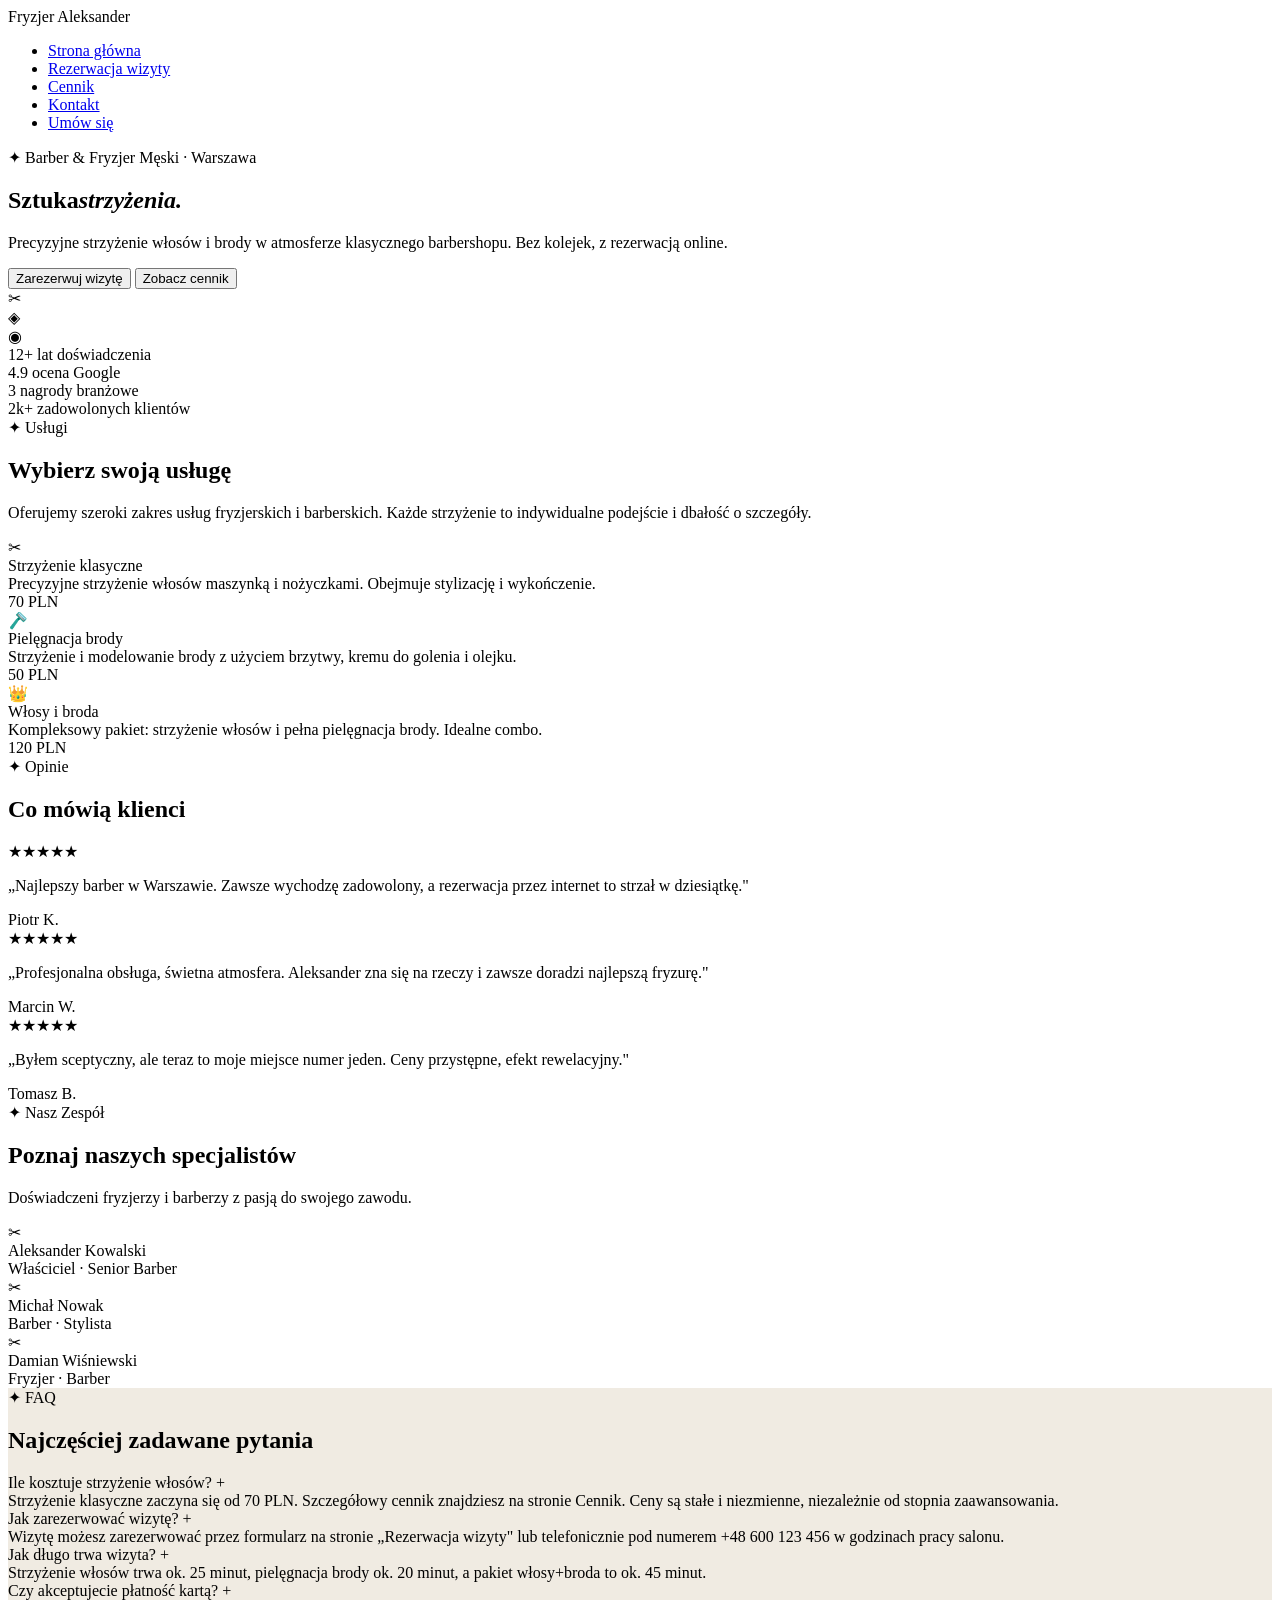
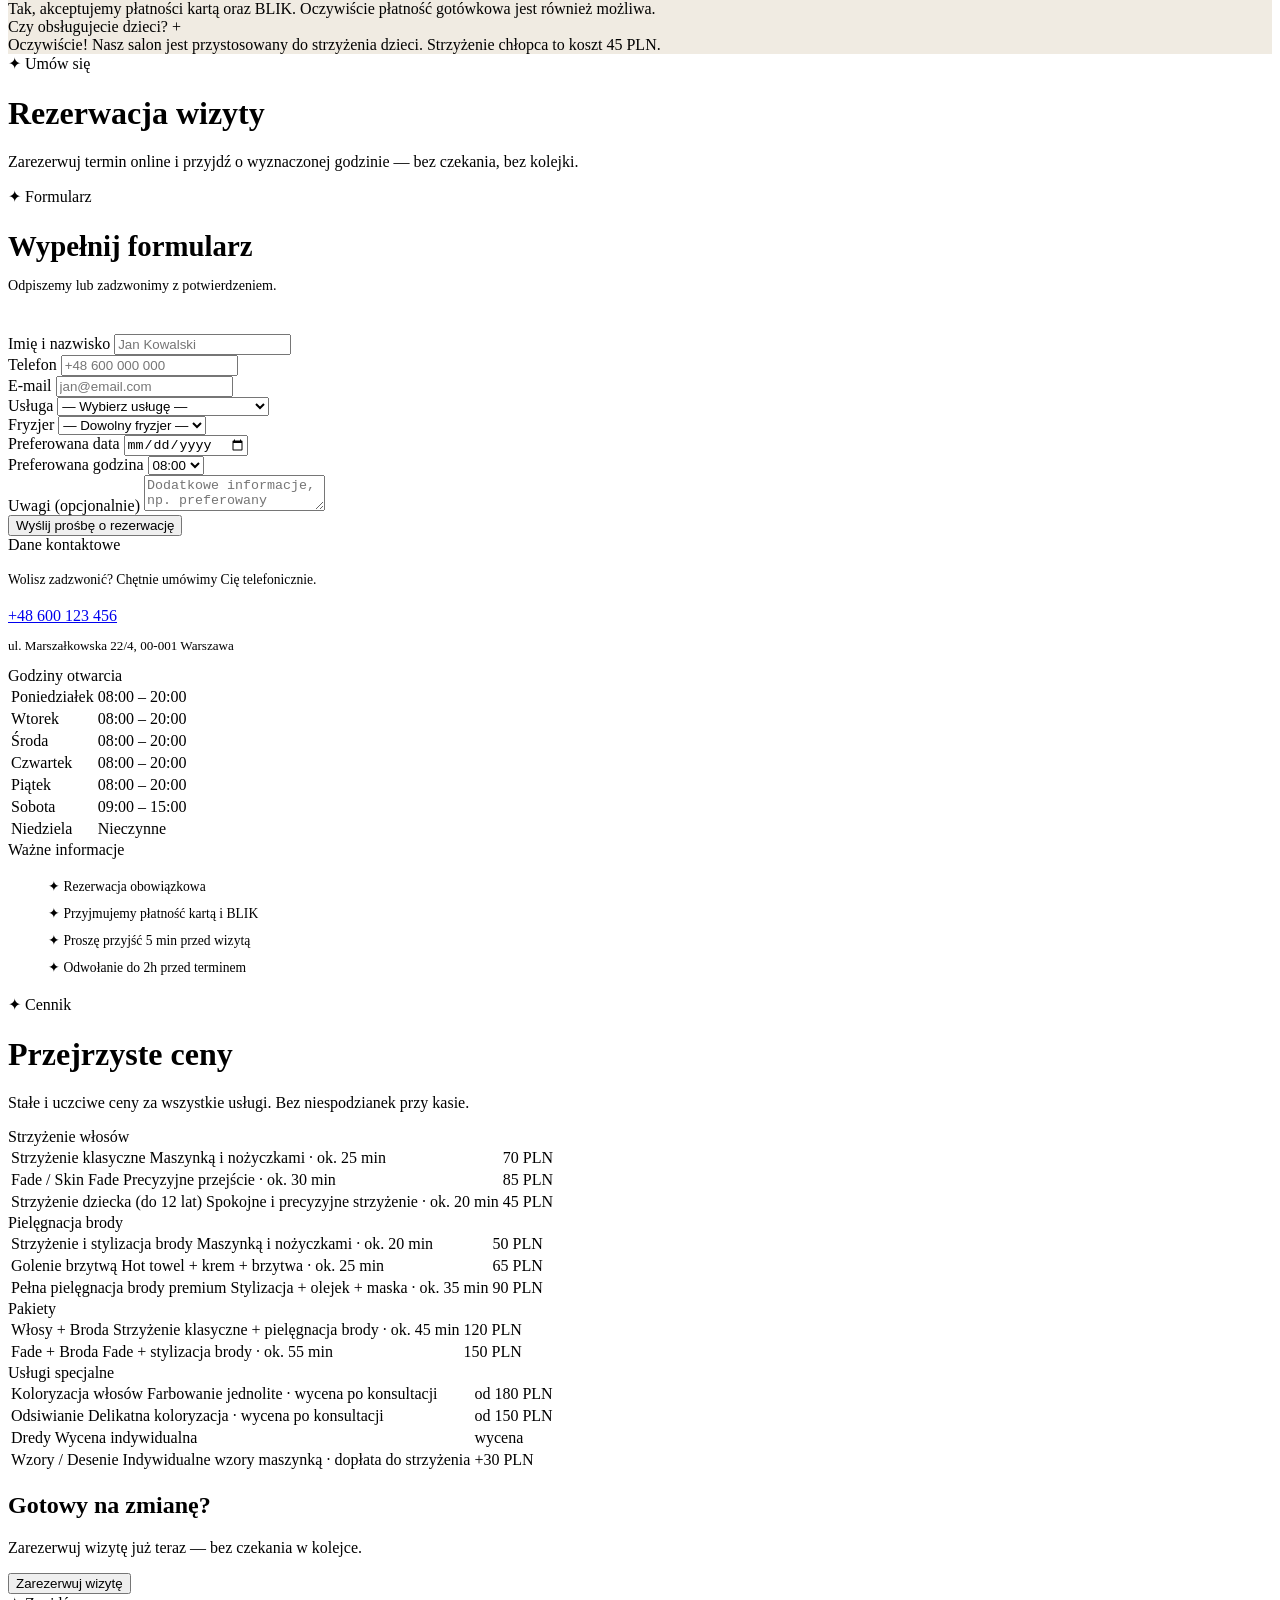
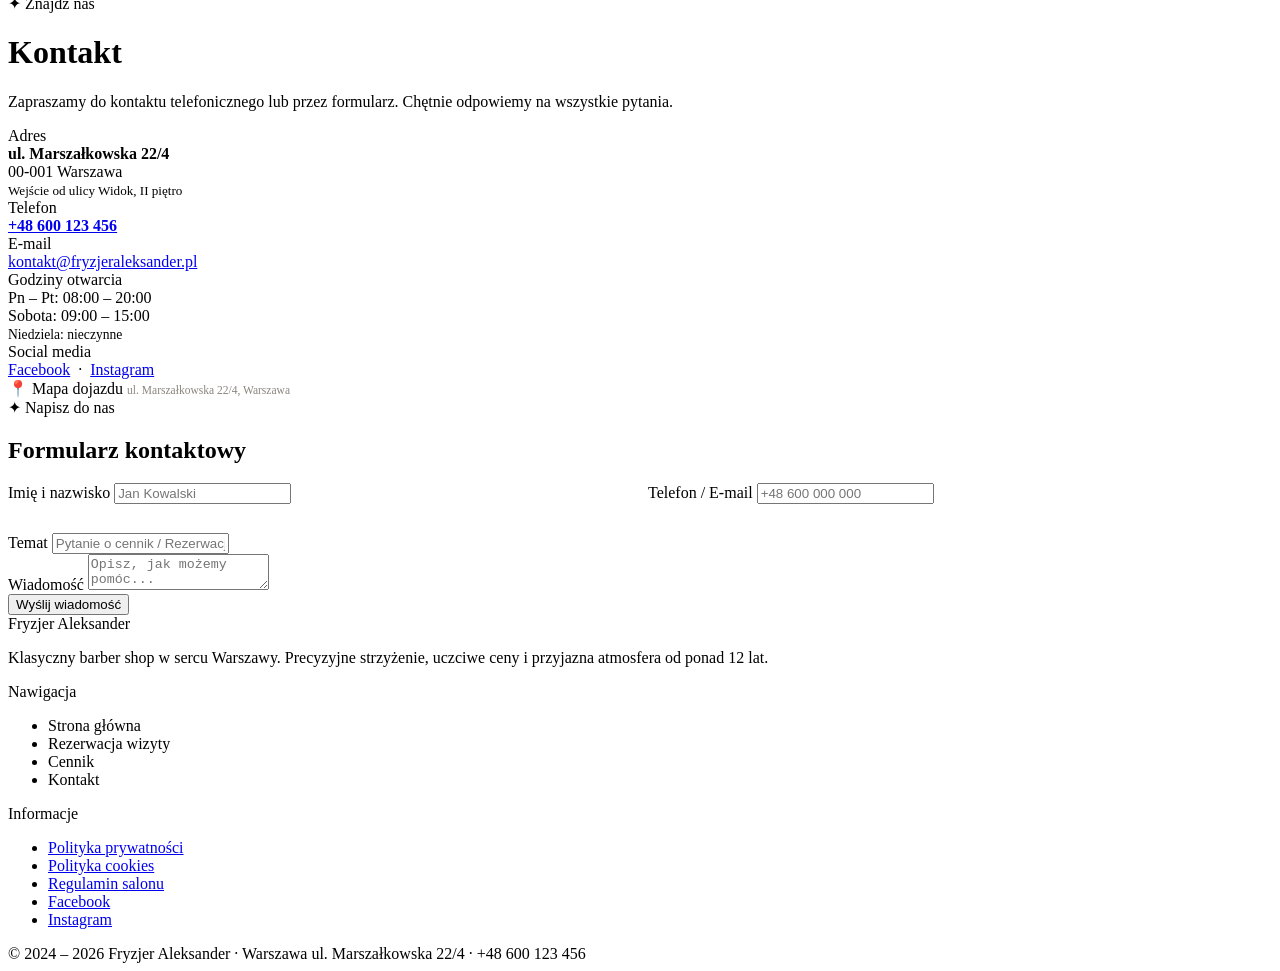
==== frontend/index.html @ 62ac3ef4 "frontend preparing" ====
<!DOCTYPE html>
<html lang="pl">
<head>
<meta charset="UTF-8">
<meta name="viewport" content="width=device-width, initial-scale=1.0">
<title>Fryzjer Męski ALEKSANDER | Barber Warszawa</title>
<link rel="preconnect" href="https://fonts.googleapis.com">
<link href="https://fonts.googleapis.com/css2?family=Playfair+Display:wght@400;700;900&family=Jost:wght@300;400;500;600&display=swap" rel="stylesheet">
</head>
<body>

<!-- ═══ NAVIGATION ═══ -->
<nav>
  <div class="nav-logo" onclick="showPage('home')">Fryzjer <span>Aleksander</span></div>
  <ul class="nav-links">
    <li><a href="#" onclick="showPage('home')" id="nav-home" class="active">Strona główna</a></li>
    <li><a href="#" onclick="showPage('rezerwacja')" id="nav-rezerwacja">Rezerwacja wizyty</a></li>
    <li><a href="#" onclick="showPage('cennik')" id="nav-cennik">Cennik</a></li>
    <li><a href="#" onclick="showPage('kontakt')" id="nav-kontakt">Kontakt</a></li>
    <li><a href="#" onclick="showPage('rezerwacja')" class="nav-cta">Umów się</a></li>
  </ul>
</nav>


<!-- ═══════════════════════════════════════════════
     PAGE: STRONA GŁÓWNA
════════════════════════════════════════════════ -->
<div id="page-home" class="page active">

  <!-- HERO -->
  <section class="hero">
    <div class="hero-bg"></div>
    <div class="hero-lines"></div>
    <div class="hero-content">
      <div class="hero-tag">✦ Barber & Fryzjer Męski · Warszawa</div>
      <h1>Sztuka<em>strzyżenia.</em></h1>
      <p>Precyzyjne strzyżenie włosów i brody w atmosferze klasycznego barbershopu. Bez kolejek, z rezerwacją online.</p>
      <div class="btn-group">
        <button class="btn-gold" onclick="showPage('rezerwacja')">Zarezerwuj wizytę</button>
        <button class="btn-outline" onclick="showPage('cennik')">Zobacz cennik</button>
      </div>
    </div>
    <div class="hero-deco">
      <div class="deco-box">✂</div>
      <div class="deco-box-row">
        <div class="deco-box">◈</div>
        <div class="deco-box">◉</div>
      </div>
    </div>
  </section>

  <!-- STATS -->
  <div class="stats-strip">
    <div class="stat">
      <span class="stat-num">12+</span>
      <span class="stat-label">lat doświadczenia</span>
    </div>
    <div class="stat">
      <span class="stat-num">4.9</span>
      <span class="stat-label">ocena Google</span>
    </div>
    <div class="stat">
      <span class="stat-num">3</span>
      <span class="stat-label">nagrody branżowe</span>
    </div>
    <div class="stat">
      <span class="stat-num">2k+</span>
      <span class="stat-label">zadowolonych klientów</span>
    </div>
  </div>

  <!-- SERVICES -->
  <section class="section">
    <div class="section-tag">✦ Usługi</div>
    <h2 class="section-title">Wybierz swoją usługę</h2>
    <p class="section-lead">Oferujemy szeroki zakres usług fryzjerskich i barberskich. Każde strzyżenie to indywidualne podejście i dbałość o szczegóły.</p>

    <div class="services-grid">
      <div class="service-item">
        <div class="service-icon">✂</div>
        <div class="service-name">Strzyżenie klasyczne</div>
        <div class="service-desc">Precyzyjne strzyżenie włosów maszynką i nożyczkami. Obejmuje stylizację i wykończenie.</div>
        <div class="service-price">70 PLN</div>
      </div>
      <div class="service-item">
        <div class="service-icon">🪒</div>
        <div class="service-name">Pielęgnacja brody</div>
        <div class="service-desc">Strzyżenie i modelowanie brody z użyciem brzytwy, kremu do golenia i olejku.</div>
        <div class="service-price">50 PLN</div>
      </div>
      <div class="service-item">
        <div class="service-icon">👑</div>
        <div class="service-name">Włosy i broda</div>
        <div class="service-desc">Kompleksowy pakiet: strzyżenie włosów i pełna pielęgnacja brody. Idealne combo.</div>
        <div class="service-price">120 PLN</div>
      </div>
    </div>
  </section>

  <!-- REVIEWS -->
  <section class="reviews-section">
    <div class="section-tag" style="color: var(--gold)">✦ Opinie</div>
    <h2 class="section-title">Co mówią klienci</h2>

    <div class="reviews-grid">
      <div class="review-card">
        <div class="review-stars">★★★★★</div>
        <p class="review-text">„Najlepszy barber w Warszawie. Zawsze wychodzę zadowolony, a rezerwacja przez internet to strzał w dziesiątkę."</p>
        <div class="review-author">Piotr K.</div>
      </div>
      <div class="review-card">
        <div class="review-stars">★★★★★</div>
        <p class="review-text">„Profesjonalna obsługa, świetna atmosfera. Aleksander zna się na rzeczy i zawsze doradzi najlepszą fryzurę."</p>
        <div class="review-author">Marcin W.</div>
      </div>
      <div class="review-card">
        <div class="review-stars">★★★★★</div>
        <p class="review-text">„Byłem sceptyczny, ale teraz to moje miejsce numer jeden. Ceny przystępne, efekt rewelacyjny."</p>
        <div class="review-author">Tomasz B.</div>
      </div>
    </div>
  </section>

  <!-- TEAM -->
  <section class="section">
    <div class="section-tag">✦ Nasz Zespół</div>
    <h2 class="section-title">Poznaj naszych specjalistów</h2>
    <p class="section-lead">Doświadczeni fryzjerzy i barberzy z pasją do swojego zawodu.</p>

    <div class="team-grid">
      <div class="team-card">
        <div class="team-photo">✂</div>
        <div class="team-info">
          <div class="team-name">Aleksander Kowalski</div>
          <div class="team-role">Właściciel · Senior Barber</div>
        </div>
      </div>
      <div class="team-card">
        <div class="team-photo">✂</div>
        <div class="team-info">
          <div class="team-name">Michał Nowak</div>
          <div class="team-role">Barber · Stylista</div>
        </div>
      </div>
      <div class="team-card">
        <div class="team-photo">✂</div>
        <div class="team-info">
          <div class="team-name">Damian Wiśniewski</div>
          <div class="team-role">Fryzjer · Barber</div>
        </div>
      </div>
    </div>
  </section>

  <!-- FAQ -->
  <section class="section faq-section" style="background: #f0ebe2;">
    <div class="section-tag">✦ FAQ</div>
    <h2 class="section-title">Najczęściej zadawane pytania</h2>

    <div class="faq-list">
      <div class="faq-item open">
        <div class="faq-q" onclick="toggleFaq(this)">
          Ile kosztuje strzyżenie włosów?
          <span class="faq-arrow">+</span>
        </div>
        <div class="faq-a">Strzyżenie klasyczne zaczyna się od 70 PLN. Szczegółowy cennik znajdziesz na stronie Cennik. Ceny są stałe i niezmienne, niezależnie od stopnia zaawansowania.</div>
      </div>
      <div class="faq-item">
        <div class="faq-q" onclick="toggleFaq(this)">
          Jak zarezerwować wizytę?
          <span class="faq-arrow">+</span>
        </div>
        <div class="faq-a">Wizytę możesz zarezerwować przez formularz na stronie „Rezerwacja wizyty" lub telefonicznie pod numerem +48 600 123 456 w godzinach pracy salonu.</div>
      </div>
      <div class="faq-item">
        <div class="faq-q" onclick="toggleFaq(this)">
          Jak długo trwa wizyta?
          <span class="faq-arrow">+</span>
        </div>
        <div class="faq-a">Strzyżenie włosów trwa ok. 25 minut, pielęgnacja brody ok. 20 minut, a pakiet włosy+broda to ok. 45 minut.</div>
      </div>
      <div class="faq-item">
        <div class="faq-q" onclick="toggleFaq(this)">
          Czy akceptujecie płatność kartą?
          <span class="faq-arrow">+</span>
        </div>
        <div class="faq-a">Tak, akceptujemy płatności kartą oraz BLIK. Oczywiście płatność gotówkowa jest również możliwa.</div>
      </div>
      <div class="faq-item">
        <div class="faq-q" onclick="toggleFaq(this)">
          Czy obsługujecie dzieci?
          <span class="faq-arrow">+</span>
        </div>
        <div class="faq-a">Oczywiście! Nasz salon jest przystosowany do strzyżenia dzieci. Strzyżenie chłopca to koszt 45 PLN.</div>
      </div>
    </div>
  </section>

</div><!-- /page-home -->


<!-- ═══════════════════════════════════════════════
     PAGE: REZERWACJA WIZYTY
════════════════════════════════════════════════ -->
<div id="page-rezerwacja" class="page">

  <div class="booking-hero">
    <div class="section-tag">✦ Umów się</div>
    <h1>Rezerwacja wizyty</h1>
    <p>Zarezerwuj termin online i przyjdź o wyznaczonej godzinie — bez czekania, bez kolejki.</p>
  </div>

  <div class="booking-layout">
    <div class="booking-form-area">
      <div style="margin-bottom:2.5rem;">
        <div class="section-tag">✦ Formularz</div>
        <h2 class="section-title" style="font-size:1.8rem; margin-bottom:0.5rem;">Wypełnij formularz</h2>
        <p style="color:var(--gray); font-size:0.88rem; font-weight:300;">Odpiszemy lub zadzwonimy z potwierdzeniem.</p>
      </div>

      <div class="form-group">
        <label>Imię i nazwisko</label>
        <input type="text" placeholder="Jan Kowalski">
      </div>
      <div class="form-row">
        <div class="form-group">
          <label>Telefon</label>
          <input type="tel" placeholder="+48 600 000 000">
        </div>
        <div class="form-group">
          <label>E-mail</label>
          <input type="email" placeholder="jan@email.com">
        </div>
      </div>
      <div class="form-group">
        <label>Usługa</label>
        <select>
          <option value="">— Wybierz usługę —</option>
          <option>Strzyżenie klasyczne — 70 PLN</option>
          <option>Pielęgnacja brody — 50 PLN</option>
          <option>Włosy i broda — 120 PLN</option>
          <option>Strzyżenie dziecka — 45 PLN</option>
          <option>Fade / Skin Fade — 85 PLN</option>
          <option>Koloryzacja — od 180 PLN</option>
          <option>Dredy — wycena indywidualna</option>
        </select>
      </div>
      <div class="form-group">
        <label>Fryzjer</label>
        <select>
          <option value="">— Dowolny fryzjer —</option>
          <option>Aleksander Kowalski</option>
          <option>Michał Nowak</option>
          <option>Damian Wiśniewski</option>
        </select>
      </div>
      <div class="form-row">
        <div class="form-group">
          <label>Preferowana data</label>
          <input type="date">
        </div>
        <div class="form-group">
          <label>Preferowana godzina</label>
          <select>
            <option>08:00</option><option>08:30</option>
            <option>09:00</option><option>09:30</option>
            <option>10:00</option><option>10:30</option>
            <option>11:00</option><option>11:30</option>
            <option>12:00</option><option>12:30</option>
            <option>13:00</option><option>13:30</option>
            <option>14:00</option><option>14:30</option>
            <option>15:00</option><option>15:30</option>
            <option>16:00</option><option>16:30</option>
            <option>17:00</option><option>17:30</option>
            <option>18:00</option><option>18:30</option>
          </select>
        </div>
      </div>
      <div class="form-group">
        <label>Uwagi (opcjonalnie)</label>
        <textarea placeholder="Dodatkowe informacje, np. preferowany styl..."></textarea>
      </div>
      <button class="form-submit" onclick="alert('Dziękujemy! Skontaktujemy się wkrótce z potwierdzeniem.')">Wyślij prośbę o rezerwację</button>
    </div>

    <div class="booking-info-area">
      <div class="info-block">
        <div class="info-block-title">Dane kontaktowe</div>
        <p style="font-size:0.85rem; color:var(--gray); line-height:1.7; font-weight:300; margin-bottom:1rem;">
          Wolisz zadzwonić? Chętnie umówimy Cię telefonicznie.
        </p>
        <a href="tel:48600123456" class="phone-link">+48 600 123 456</a>
        <p style="font-size:0.82rem; color:var(--gray); font-weight:300;">ul. Marszałkowska 22/4, 00-001 Warszawa</p>
      </div>

      <div class="info-block">
        <div class="info-block-title">Godziny otwarcia</div>
        <table class="hours-table">
          <tr><td>Poniedziałek</td><td>08:00 – 20:00</td></tr>
          <tr><td>Wtorek</td><td>08:00 – 20:00</td></tr>
          <tr><td>Środa</td><td>08:00 – 20:00</td></tr>
          <tr><td>Czwartek</td><td>08:00 – 20:00</td></tr>
          <tr><td>Piątek</td><td>08:00 – 20:00</td></tr>
          <tr><td>Sobota</td><td>09:00 – 15:00</td></tr>
          <tr class="closed"><td>Niedziela</td><td>Nieczynne</td></tr>
        </table>
      </div>

      <div class="info-block">
        <div class="info-block-title">Ważne informacje</div>
        <ul style="list-style:none; font-size:0.85rem; color:var(--gray); line-height:2; font-weight:300;">
          <li>✦ Rezerwacja obowiązkowa</li>
          <li>✦ Przyjmujemy płatność kartą i BLIK</li>
          <li>✦ Proszę przyjść 5 min przed wizytą</li>
          <li>✦ Odwołanie do 2h przed terminem</li>
        </ul>
      </div>
    </div>
  </div>

</div><!-- /page-rezerwacja -->


<!-- ═══════════════════════════════════════════════
     PAGE: CENNIK
════════════════════════════════════════════════ -->
<div id="page-cennik" class="page">

  <div class="price-hero">
    <div class="section-tag">✦ Cennik</div>
    <h1>Przejrzyste ceny</h1>
    <p>Stałe i uczciwe ceny za wszystkie usługi. Bez niespodzianek przy kasie.</p>
  </div>

  <div class="price-section">
    <div class="price-category">
      <div class="price-category-title">Strzyżenie włosów</div>
      <div class="price-category-divider"></div>
      <table class="price-table">
        <tr>
          <td>
            Strzyżenie klasyczne
            <span class="price-sub">Maszynką i nożyczkami · ok. 25 min</span>
          </td>
          <td>70 PLN</td>
        </tr>
        <tr>
          <td>
            Fade / Skin Fade
            <span class="price-sub">Precyzyjne przejście · ok. 30 min</span>
          </td>
          <td>85 PLN</td>
        </tr>
        <tr>
          <td>
            Strzyżenie dziecka (do 12 lat)
            <span class="price-sub">Spokojne i precyzyjne strzyżenie · ok. 20 min</span>
          </td>
          <td>45 PLN</td>
        </tr>
      </table>
    </div>

    <div class="price-category">
      <div class="price-category-title">Pielęgnacja brody</div>
      <div class="price-category-divider"></div>
      <table class="price-table">
        <tr>
          <td>
            Strzyżenie i stylizacja brody
            <span class="price-sub">Maszynką i nożyczkami · ok. 20 min</span>
          </td>
          <td>50 PLN</td>
        </tr>
        <tr>
          <td>
            Golenie brzytwą
            <span class="price-sub">Hot towel + krem + brzytwa · ok. 25 min</span>
          </td>
          <td>65 PLN</td>
        </tr>
        <tr>
          <td>
            Pełna pielęgnacja brody premium
            <span class="price-sub">Stylizacja + olejek + maska · ok. 35 min</span>
          </td>
          <td>90 PLN</td>
        </tr>
      </table>
    </div>

    <div class="price-category">
      <div class="price-category-title">Pakiety</div>
      <div class="price-category-divider"></div>
      <table class="price-table">
        <tr>
          <td>
            Włosy + Broda
            <span class="price-sub">Strzyżenie klasyczne + pielęgnacja brody · ok. 45 min</span>
          </td>
          <td>120 PLN</td>
        </tr>
        <tr>
          <td>
            Fade + Broda
            <span class="price-sub">Fade + stylizacja brody · ok. 55 min</span>
          </td>
          <td>150 PLN</td>
        </tr>
      </table>
    </div>

    <div class="price-category">
      <div class="price-category-title">Usługi specjalne</div>
      <div class="price-category-divider"></div>
      <table class="price-table">
        <tr>
          <td>
            Koloryzacja włosów
            <span class="price-sub">Farbowanie jednolite · wycena po konsultacji</span>
          </td>
          <td>od 180 PLN</td>
        </tr>
        <tr>
          <td>
            Odsiwianie
            <span class="price-sub">Delikatna koloryzacja · wycena po konsultacji</span>
          </td>
          <td>od 150 PLN</td>
        </tr>
        <tr>
          <td>
            Dredy
            <span class="price-sub">Wycena indywidualna</span>
          </td>
          <td>wycena</td>
        </tr>
        <tr>
          <td>
            Wzory / Desenie
            <span class="price-sub">Indywidualne wzory maszynką · dopłata do strzyżenia</span>
          </td>
          <td>+30 PLN</td>
        </tr>
      </table>
    </div>
  </div>

  <div class="price-cta">
    <h2>Gotowy na zmianę?</h2>
    <p>Zarezerwuj wizytę już teraz — bez czekania w kolejce.</p>
    <button class="btn-gold" onclick="showPage('rezerwacja')">Zarezerwuj wizytę</button>
  </div>

</div><!-- /page-cennik -->


<!-- ═══════════════════════════════════════════════
     PAGE: KONTAKT
════════════════════════════════════════════════ -->
<div id="page-kontakt" class="page">

  <div class="contact-hero">
    <div class="section-tag">✦ Znajdź nas</div>
    <h1>Kontakt</h1>
    <p>Zapraszamy do kontaktu telefonicznego lub przez formularz. Chętnie odpowiemy na wszystkie pytania.</p>
  </div>

  <div class="contact-layout">
    <div class="contact-info-panel">

      <div class="contact-detail">
        <div class="contact-detail-label">Adres</div>
        <div class="contact-detail-value">
          <strong>ul. Marszałkowska 22/4</strong><br>
          00-001 Warszawa<br>
          <small style="color:var(--gray); font-size:0.82rem;">Wejście od ulicy Widok, II piętro</small>
        </div>
      </div>

      <div class="contact-detail">
        <div class="contact-detail-label">Telefon</div>
        <div class="contact-detail-value">
          <a href="tel:48600123456"><strong>+48 600 123 456</strong></a>
        </div>
      </div>

      <div class="contact-detail">
        <div class="contact-detail-label">E-mail</div>
        <div class="contact-detail-value">
          <a href="mailto:kontakt@fryzjeraleksander.pl">kontakt@fryzjeraleksander.pl</a>
        </div>
      </div>

      <div class="contact-detail">
        <div class="contact-detail-label">Godziny otwarcia</div>
        <div class="contact-detail-value">
          Pn – Pt: 08:00 – 20:00<br>
          Sobota: 09:00 – 15:00<br>
          <span style="color:var(--gray); font-size:0.85rem;">Niedziela: nieczynne</span>
        </div>
      </div>

      <div class="contact-detail">
        <div class="contact-detail-label">Social media</div>
        <div class="contact-detail-value">
          <a href="#">Facebook</a> &nbsp;·&nbsp; <a href="#">Instagram</a>
        </div>
      </div>

    </div>

    <div class="contact-map-panel">
      <div class="contact-map-mock">
        📍
        <span>Mapa dojazdu</span>
        <small style="font-size:0.72rem; color:#8a857d;">ul. Marszałkowska 22/4, Warszawa</small>
      </div>
    </div>
  </div>

  <div class="contact-form-section">
    <div class="section-tag">✦ Napisz do nas</div>
    <h2 class="section-title">Formularz kontaktowy</h2>
    <div style="display:grid; grid-template-columns: 1fr 1fr; gap:1rem; margin-bottom:1.8rem;">
      <div class="form-group" style="margin:0">
        <label>Imię i nazwisko</label>
        <input type="text" placeholder="Jan Kowalski">
      </div>
      <div class="form-group" style="margin:0">
        <label>Telefon / E-mail</label>
        <input type="text" placeholder="+48 600 000 000">
      </div>
    </div>
    <div class="form-group">
      <label>Temat</label>
      <input type="text" placeholder="Pytanie o cennik / Rezerwacja / Inne">
    </div>
    <div class="form-group">
      <label>Wiadomość</label>
      <textarea placeholder="Opisz, jak możemy pomóc..."></textarea>
    </div>
    <button class="btn-gold" onclick="alert('Wiadomość wysłana! Odpiszemy wkrótce.')">Wyślij wiadomość</button>
  </div>

</div><!-- /page-kontakt -->


<!-- ═══ FOOTER ═══ -->
<footer>
  <div class="footer-grid">
    <div>
      <div class="footer-brand">Fryzjer <span>Aleksander</span></div>
      <p class="footer-desc">Klasyczny barber shop w sercu Warszawy. Precyzyjne strzyżenie, uczciwe ceny i przyjazna atmosfera od ponad 12 lat.</p>
    </div>
    <div>
      <div class="footer-col-title">Nawigacja</div>
      <ul class="footer-links">
        <li><a onclick="showPage('home')">Strona główna</a></li>
        <li><a onclick="showPage('rezerwacja')">Rezerwacja wizyty</a></li>
        <li><a onclick="showPage('cennik')">Cennik</a></li>
        <li><a onclick="showPage('kontakt')">Kontakt</a></li>
      </ul>
    </div>
    <div>
      <div class="footer-col-title">Informacje</div>
      <ul class="footer-links">
        <li><a href="#">Polityka prywatności</a></li>
        <li><a href="#">Polityka cookies</a></li>
        <li><a href="#">Regulamin salonu</a></li>
        <li><a href="#">Facebook</a></li>
        <li><a href="#">Instagram</a></li>
      </ul>
    </div>
  </div>
  <div class="footer-bottom">
    <span>© 2024 – 2026 Fryzjer Aleksander · Warszawa</span>
    <span>ul. Marszałkowska 22/4 · +48 600 123 456</span>
  </div>
</footer>


<script>
  function showPage(id) {
    // hide all
    document.querySelectorAll('.page').forEach(p => p.classList.remove('active'));
    document.querySelectorAll('.nav-links a').forEach(a => a.classList.remove('active'));

    // show target
    const page = document.getElementById('page-' + id);
    if (page) {
      page.classList.add('active');
      window.scrollTo({ top: 0, behavior: 'smooth' });
    }

    // activate nav link
    const navLink = document.getElementById('nav-' + id);
    if (navLink) navLink.classList.add('active');

    return false;
  }

  function toggleFaq(el) {
    const item = el.parentElement;
    item.classList.toggle('open');
  }
</script>
</body>
</html>
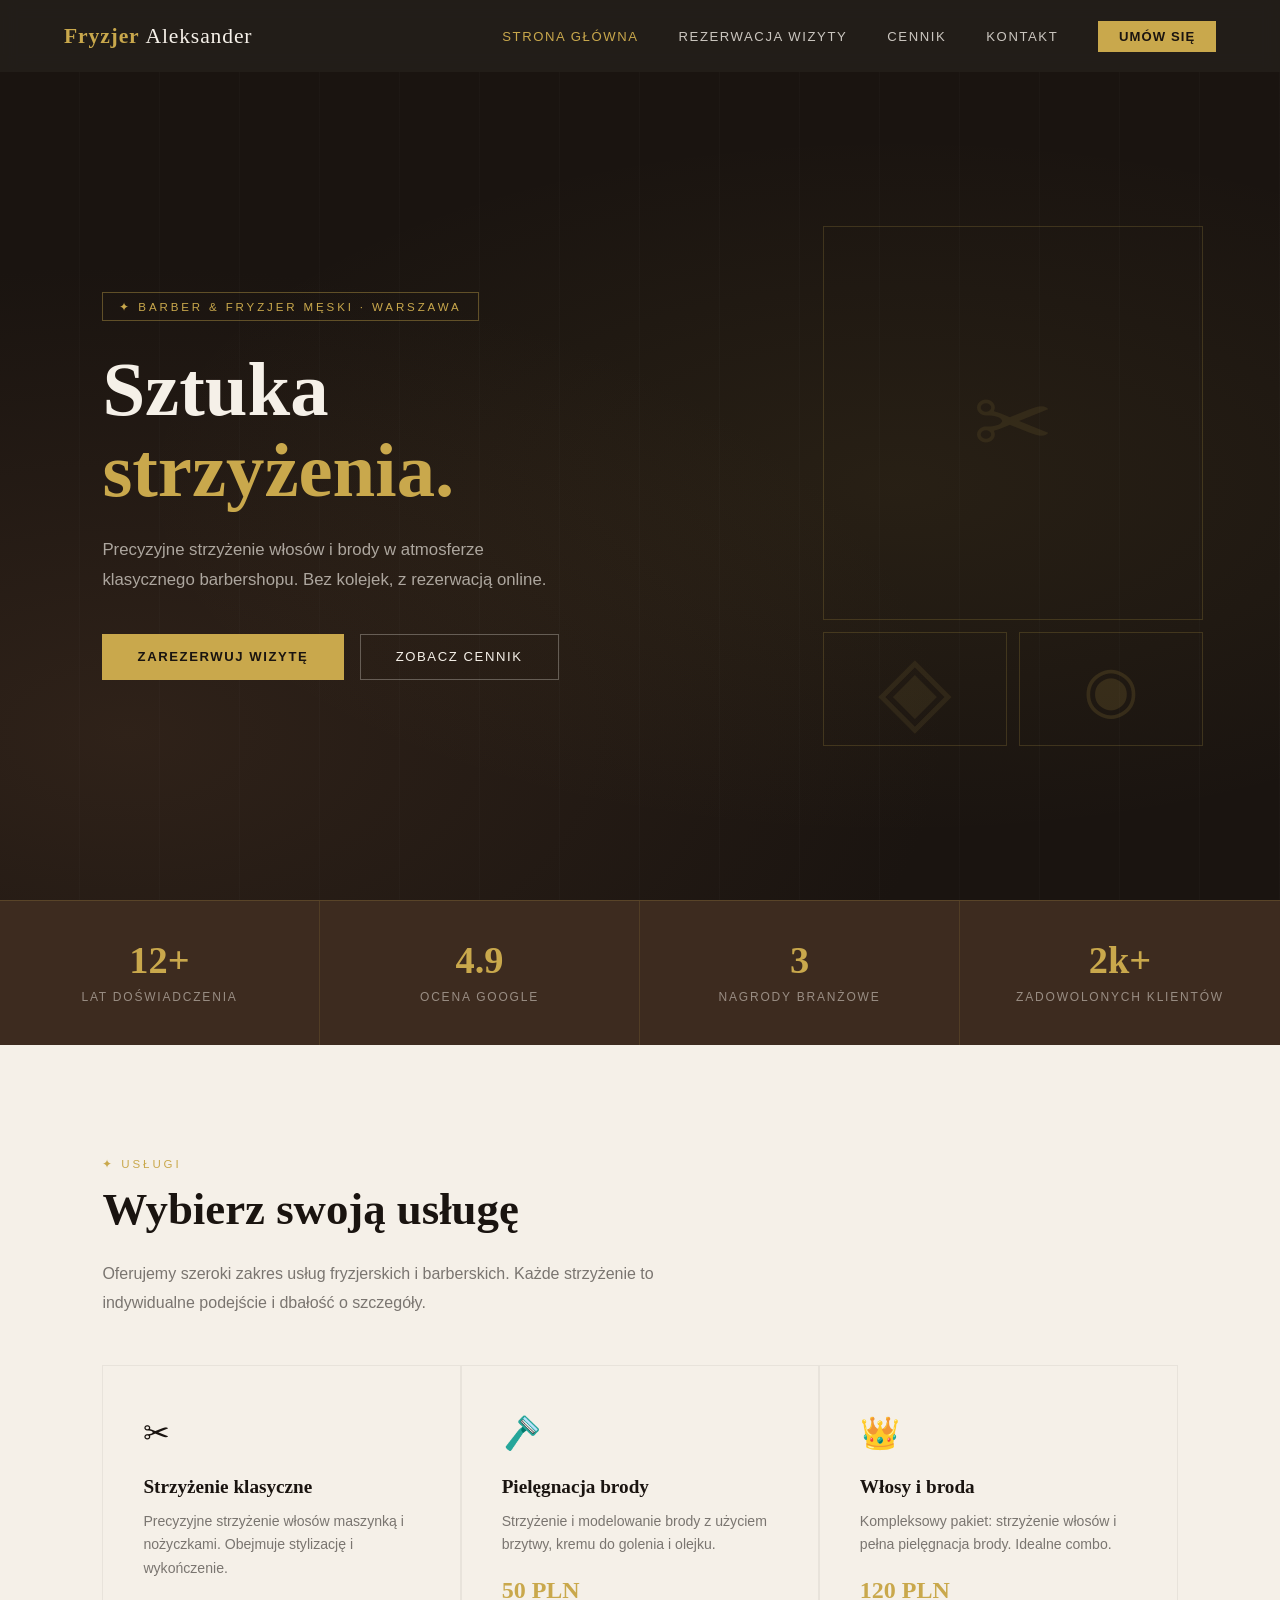
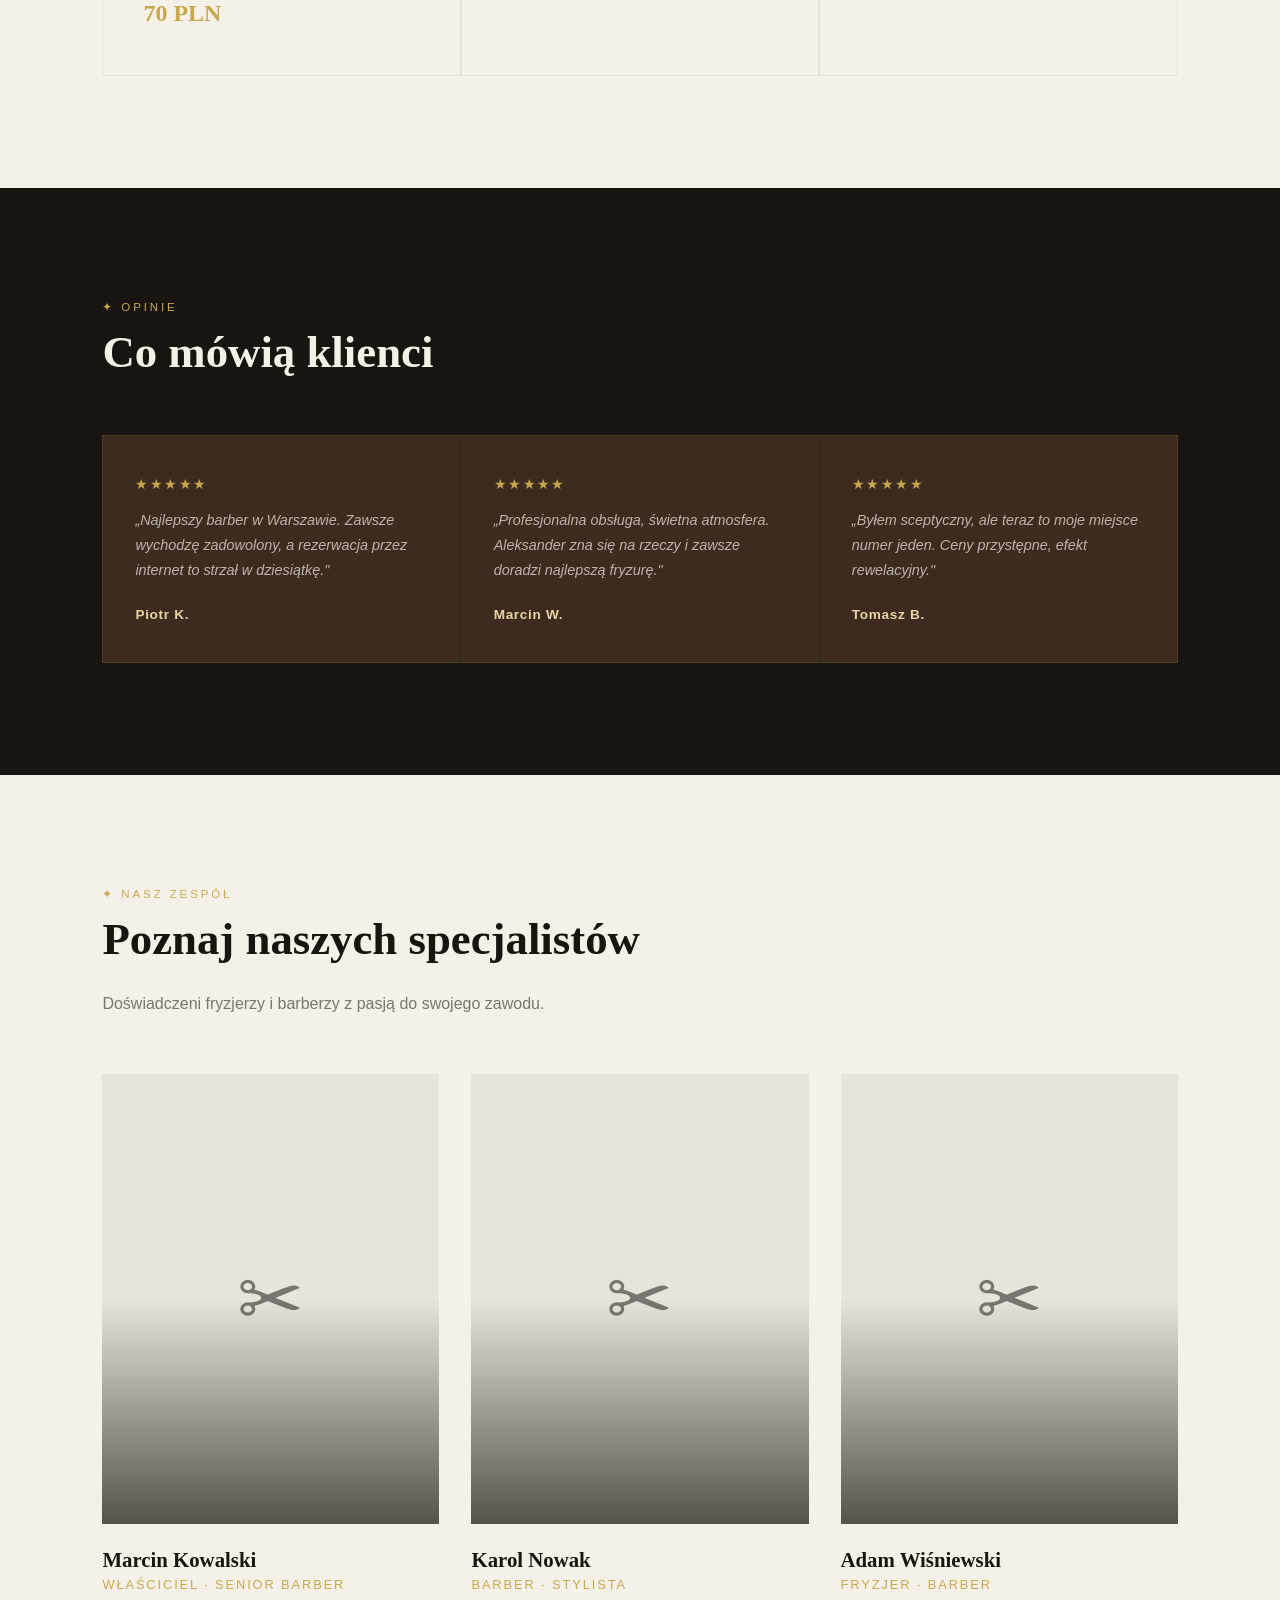
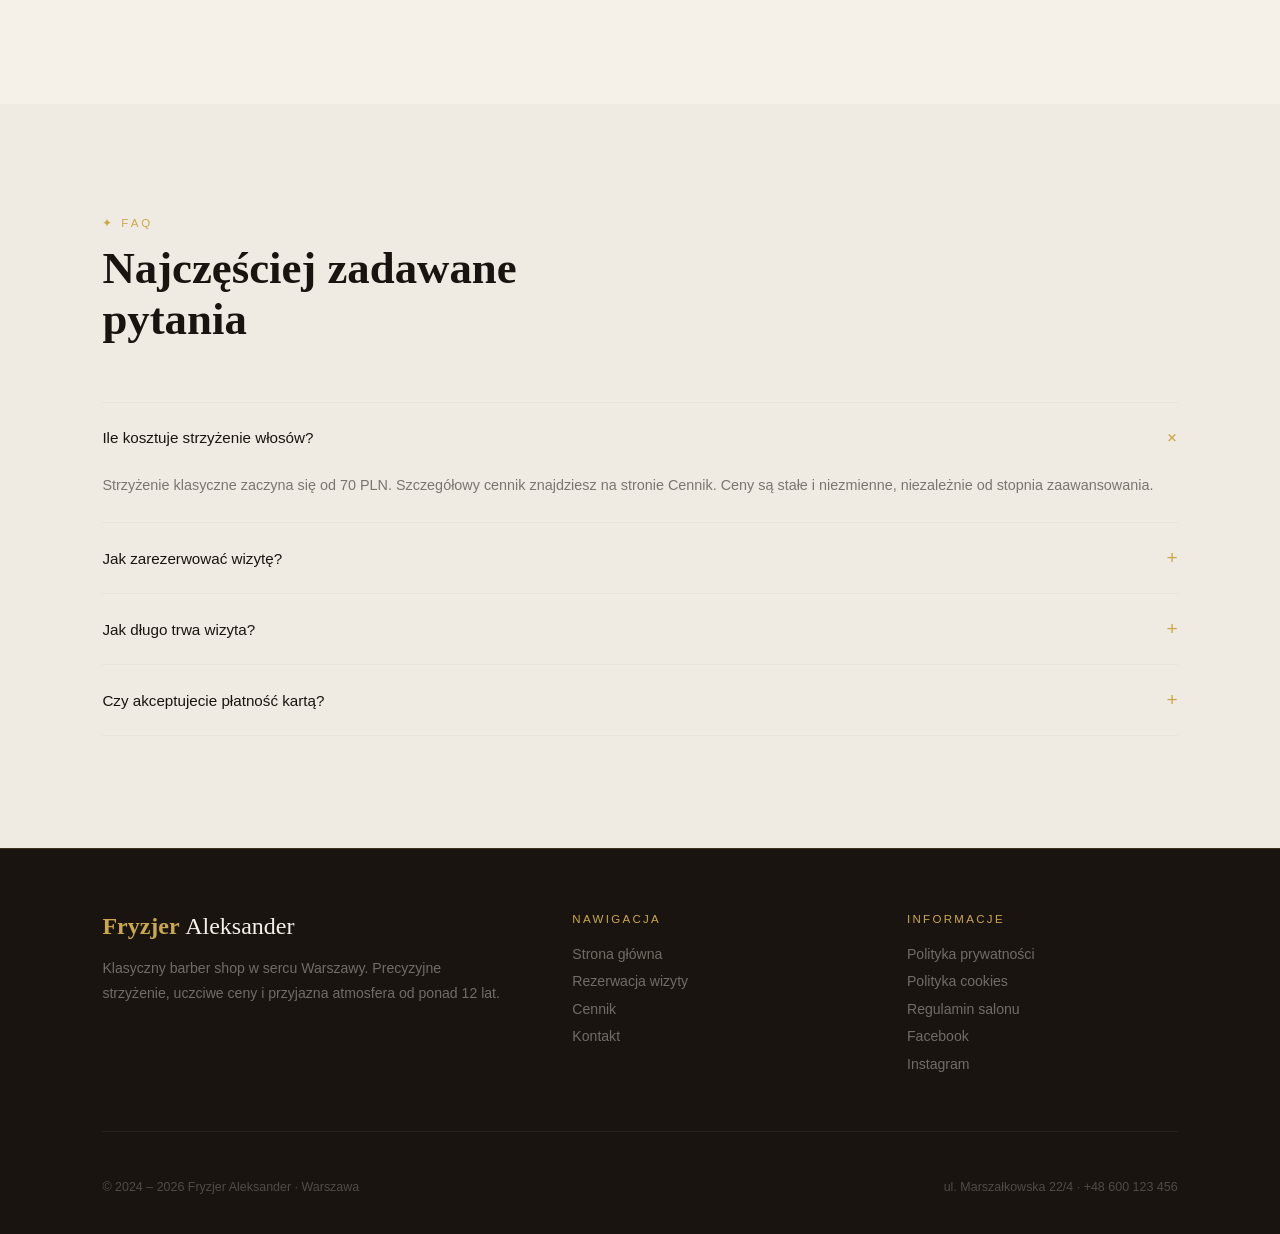
==== commit f5c1c7fb: "add missing frontend that was not committed earlier for registartion panel" ====
--- a/frontend/index.html
+++ b/frontend/index.html
@@ -4,12 +4,12 @@
 <meta charset="UTF-8">
 <meta name="viewport" content="width=device-width, initial-scale=1.0">
 <title>Fryzjer Męski ALEKSANDER | Barber Warszawa</title>
+<link rel="stylesheet" href="css/style.css">
 <link rel="preconnect" href="https://fonts.googleapis.com">
 <link href="https://fonts.googleapis.com/css2?family=Playfair+Display:wght@400;700;900&family=Jost:wght@300;400;500;600&display=swap" rel="stylesheet">
 </head>
 <body>
 
-<!-- ═══ NAVIGATION ═══ -->
 <nav>
   <div class="nav-logo" onclick="showPage('home')">Fryzjer <span>Aleksander</span></div>
   <ul class="nav-links">
@@ -21,13 +21,8 @@
   </ul>
 </nav>
 
-
-<!-- ═══════════════════════════════════════════════
-     PAGE: STRONA GŁÓWNA
-════════════════════════════════════════════════ -->
 <div id="page-home" class="page active">
 
-  <!-- HERO -->
   <section class="hero">
     <div class="hero-bg"></div>
     <div class="hero-lines"></div>
@@ -131,21 +126,21 @@
       <div class="team-card">
         <div class="team-photo">✂</div>
         <div class="team-info">
-          <div class="team-name">Aleksander Kowalski</div>
+          <div class="team-name">Marcin Kowalski</div>
           <div class="team-role">Właściciel · Senior Barber</div>
         </div>
       </div>
       <div class="team-card">
         <div class="team-photo">✂</div>
         <div class="team-info">
-          <div class="team-name">Michał Nowak</div>
+          <div class="team-name">Karol Nowak</div>
           <div class="team-role">Barber · Stylista</div>
         </div>
       </div>
       <div class="team-card">
         <div class="team-photo">✂</div>
         <div class="team-info">
-          <div class="team-name">Damian Wiśniewski</div>
+          <div class="team-name">Adam Wiśniewski</div>
           <div class="team-role">Fryzjer · Barber</div>
         </div>
       </div>
@@ -186,22 +181,12 @@
         </div>
         <div class="faq-a">Tak, akceptujemy płatności kartą oraz BLIK. Oczywiście płatność gotówkowa jest również możliwa.</div>
       </div>
-      <div class="faq-item">
-        <div class="faq-q" onclick="toggleFaq(this)">
-          Czy obsługujecie dzieci?
-          <span class="faq-arrow">+</span>
-        </div>
-        <div class="faq-a">Oczywiście! Nasz salon jest przystosowany do strzyżenia dzieci. Strzyżenie chłopca to koszt 45 PLN.</div>
-      </div>
     </div>
   </section>
 
 </div><!-- /page-home -->
 
 
-<!-- ═══════════════════════════════════════════════
-     PAGE: REZERWACJA WIZYTY
-════════════════════════════════════════════════ -->
 <div id="page-rezerwacja" class="page">
 
   <div class="booking-hero">
@@ -220,48 +205,38 @@
 
       <div class="form-group">
         <label>Imię i nazwisko</label>
-        <input type="text" placeholder="Jan Kowalski">
+        <input type="text" id="input-name" placeholder="Jan Kowalski">
+        <span class="error-message" id="error-name"></span>
       </div>
       <div class="form-row">
         <div class="form-group">
           <label>Telefon</label>
-          <input type="tel" placeholder="+48 600 000 000">
-        </div>
-        <div class="form-group">
-          <label>E-mail</label>
-          <input type="email" placeholder="jan@email.com">
+          <input type="tel" id="input-phone" placeholder="+48 600 000 000">
+          <span class="error-message" id="error-phone"></span>
         </div>
       </div>
       <div class="form-group">
         <label>Usługa</label>
-        <select>
+        <select id="select-service" onChange="loadFreeTerms()">
           <option value="">— Wybierz usługę —</option>
-          <option>Strzyżenie klasyczne — 70 PLN</option>
-          <option>Pielęgnacja brody — 50 PLN</option>
-          <option>Włosy i broda — 120 PLN</option>
-          <option>Strzyżenie dziecka — 45 PLN</option>
-          <option>Fade / Skin Fade — 85 PLN</option>
-          <option>Koloryzacja — od 180 PLN</option>
-          <option>Dredy — wycena indywidualna</option>
         </select>
+        <span class="error-message" id="error-service"></span>
       </div>
       <div class="form-group">
         <label>Fryzjer</label>
-        <select>
+        <select id="select-hairdresser" onChange="loadFreeTerms()">
           <option value="">— Dowolny fryzjer —</option>
-          <option>Aleksander Kowalski</option>
-          <option>Michał Nowak</option>
-          <option>Damian Wiśniewski</option>
         </select>
       </div>
       <div class="form-row">
         <div class="form-group">
           <label>Preferowana data</label>
-          <input type="date">
+          <input type="date" id="input-date" onChange="loadFreeTerms()">
+          <span class="error-message" id="error-date"></span>
         </div>
         <div class="form-group">
           <label>Preferowana godzina</label>
-          <select>
+          <select id="select-time">
             <option>08:00</option><option>08:30</option>
             <option>09:00</option><option>09:30</option>
             <option>10:00</option><option>10:30</option>
@@ -278,9 +253,9 @@
       </div>
       <div class="form-group">
         <label>Uwagi (opcjonalnie)</label>
-        <textarea placeholder="Dodatkowe informacje, np. preferowany styl..."></textarea>
-      </div>
-      <button class="form-submit" onclick="alert('Dziękujemy! Skontaktujemy się wkrótce z potwierdzeniem.')">Wyślij prośbę o rezerwację</button>
+        <textarea id="input-notes" placeholder="Dodatkowe informacje, np. preferowany styl..."></textarea>
+      </div>
+      <button class="form-submit" onclick="sendBooking()">Wyślij prośbę o rezerwację</button>
     </div>
 
     <div class="booking-info-area">
@@ -318,12 +293,8 @@
     </div>
   </div>
 
-</div><!-- /page-rezerwacja -->
-
-
-<!-- ═══════════════════════════════════════════════
-     PAGE: CENNIK
-════════════════════════════════════════════════ -->
+</div>
+
 <div id="page-cennik" class="page">
 
   <div class="price-hero">
@@ -344,20 +315,6 @@
           </td>
           <td>70 PLN</td>
         </tr>
-        <tr>
-          <td>
-            Fade / Skin Fade
-            <span class="price-sub">Precyzyjne przejście · ok. 30 min</span>
-          </td>
-          <td>85 PLN</td>
-        </tr>
-        <tr>
-          <td>
-            Strzyżenie dziecka (do 12 lat)
-            <span class="price-sub">Spokojne i precyzyjne strzyżenie · ok. 20 min</span>
-          </td>
-          <td>45 PLN</td>
-        </tr>
       </table>
     </div>
 
@@ -372,25 +329,11 @@
           </td>
           <td>50 PLN</td>
         </tr>
-        <tr>
-          <td>
-            Golenie brzytwą
-            <span class="price-sub">Hot towel + krem + brzytwa · ok. 25 min</span>
-          </td>
-          <td>65 PLN</td>
-        </tr>
-        <tr>
-          <td>
-            Pełna pielęgnacja brody premium
-            <span class="price-sub">Stylizacja + olejek + maska · ok. 35 min</span>
-          </td>
-          <td>90 PLN</td>
-        </tr>
       </table>
     </div>
 
     <div class="price-category">
-      <div class="price-category-title">Pakiety</div>
+      <div class="price-category-title">Pakiet</div>
       <div class="price-category-divider"></div>
       <table class="price-table">
         <tr>
@@ -400,50 +343,9 @@
           </td>
           <td>120 PLN</td>
         </tr>
-        <tr>
-          <td>
-            Fade + Broda
-            <span class="price-sub">Fade + stylizacja brody · ok. 55 min</span>
-          </td>
-          <td>150 PLN</td>
-        </tr>
       </table>
     </div>
 
-    <div class="price-category">
-      <div class="price-category-title">Usługi specjalne</div>
-      <div class="price-category-divider"></div>
-      <table class="price-table">
-        <tr>
-          <td>
-            Koloryzacja włosów
-            <span class="price-sub">Farbowanie jednolite · wycena po konsultacji</span>
-          </td>
-          <td>od 180 PLN</td>
-        </tr>
-        <tr>
-          <td>
-            Odsiwianie
-            <span class="price-sub">Delikatna koloryzacja · wycena po konsultacji</span>
-          </td>
-          <td>od 150 PLN</td>
-        </tr>
-        <tr>
-          <td>
-            Dredy
-            <span class="price-sub">Wycena indywidualna</span>
-          </td>
-          <td>wycena</td>
-        </tr>
-        <tr>
-          <td>
-            Wzory / Desenie
-            <span class="price-sub">Indywidualne wzory maszynką · dopłata do strzyżenia</span>
-          </td>
-          <td>+30 PLN</td>
-        </tr>
-      </table>
-    </div>
   </div>
 
   <div class="price-cta">
@@ -452,12 +354,9 @@
     <button class="btn-gold" onclick="showPage('rezerwacja')">Zarezerwuj wizytę</button>
   </div>
 
-</div><!-- /page-cennik -->
-
-
-<!-- ═══════════════════════════════════════════════
-     PAGE: KONTAKT
-════════════════════════════════════════════════ -->
+</div>
+
+
 <div id="page-kontakt" class="page">
 
   <div class="contact-hero">
@@ -545,8 +444,6 @@
 
 </div><!-- /page-kontakt -->
 
-
-<!-- ═══ FOOTER ═══ -->
 <footer>
   <div class="footer-grid">
     <div>
@@ -582,18 +479,15 @@
 
 <script>
   function showPage(id) {
-    // hide all
     document.querySelectorAll('.page').forEach(p => p.classList.remove('active'));
     document.querySelectorAll('.nav-links a').forEach(a => a.classList.remove('active'));
 
-    // show target
     const page = document.getElementById('page-' + id);
     if (page) {
       page.classList.add('active');
       window.scrollTo({ top: 0, behavior: 'smooth' });
     }
 
-    // activate nav link
     const navLink = document.getElementById('nav-' + id);
     if (navLink) navLink.classList.add('active');
 
@@ -605,5 +499,7 @@
     item.classList.toggle('open');
   }
 </script>
+<script src="js/validation.js"></script>
+<script src="js/booking.js"></script>
 </body>
 </html>
--- a/frontend/css/style.css
+++ b/frontend/css/style.css
@@ -0,0 +1,940 @@
+:root {
+    --cream: #f5f0e8;
+    --dark: #1a1410;
+    --gold: #c9a84c;
+    --gold-light: #e8d5a3;
+    --bark: #3d2b1f;
+    --gray: #7a7570;
+    --light-gray: #e8e3db;
+  }
+
+  * { margin: 0; padding: 0; box-sizing: border-box; }
+
+  body {
+    font-family: 'Jost', sans-serif;
+    background: var(--cream);
+    color: var(--dark);
+    overflow-x: hidden;
+  }
+
+  /* ─── NAV ─── */
+  nav {
+    position: fixed;
+    top: 0; left: 0; right: 0;
+    z-index: 100;
+    display: flex;
+    justify-content: space-between;
+    align-items: center;
+    padding: 0 5vw;
+    height: 72px;
+    background: rgba(26, 20, 16, 0.96);
+    backdrop-filter: blur(8px);
+  }
+
+  .nav-logo {
+    font-family: 'Playfair Display', serif;
+    font-size: 1.35rem;
+    font-weight: 700;
+    color: var(--gold);
+    letter-spacing: 0.04em;
+    cursor: pointer;
+  }
+  .nav-logo span { color: var(--cream); font-weight: 400; }
+
+  .nav-links {
+    display: flex;
+    gap: 2.5rem;
+    list-style: none;
+  }
+
+  .nav-links a {
+    color: var(--cream);
+    text-decoration: none;
+    font-size: 0.82rem;
+    font-weight: 500;
+    letter-spacing: 0.12em;
+    text-transform: uppercase;
+    opacity: 0.8;
+    transition: opacity 0.2s, color 0.2s;
+    cursor: pointer;
+  }
+
+  .nav-links a:hover, .nav-links a.active { opacity: 1; color: var(--gold); }
+
+  .nav-cta {
+    background: var(--gold);
+    color: var(--dark) !important;
+    padding: 0.5rem 1.3rem;
+    opacity: 1 !important;
+    font-weight: 600 !important;
+    letter-spacing: 0.08em !important;
+    transition: background 0.2s !important;
+  }
+  .nav-cta:hover { background: var(--gold-light) !important; }
+
+  /* ─── PAGES ─── */
+  .page { display: none; padding-top: 72px; min-height: 100vh; }
+  .page.active { display: block; }
+
+  /* ─── PAGE: HOME ─── */
+  .hero {
+    position: relative;
+    min-height: calc(100vh - 72px);
+    display: flex;
+    align-items: center;
+    overflow: hidden;
+    background: var(--dark);
+  }
+
+  .hero-bg {
+    position: absolute;
+    inset: 0;
+    background: 
+      radial-gradient(ellipse at 70% 50%, rgba(201,168,76,0.08) 0%, transparent 60%),
+      radial-gradient(ellipse at 10% 80%, rgba(61,43,31,0.6) 0%, transparent 50%);
+  }
+
+  .hero-lines {
+    position: absolute;
+    inset: 0;
+    background-image: repeating-linear-gradient(
+      90deg,
+      transparent,
+      transparent 79px,
+      rgba(255,255,255,0.03) 80px
+    );
+  }
+
+  .hero-content {
+    position: relative;
+    z-index: 2;
+    padding: 0 8vw;
+    max-width: 680px;
+    animation: fadeUp 0.9s ease both;
+  }
+
+  .hero-tag {
+    display: inline-block;
+    font-size: 0.72rem;
+    letter-spacing: 0.25em;
+    text-transform: uppercase;
+    color: var(--gold);
+    border: 1px solid rgba(201,168,76,0.4);
+    padding: 0.4rem 1rem;
+    margin-bottom: 1.8rem;
+  }
+
+  .hero h1 {
+    font-family: 'Playfair Display', serif;
+    font-size: clamp(3rem, 6vw, 5.5rem);
+    font-weight: 900;
+    line-height: 1.05;
+    color: var(--cream);
+    margin-bottom: 1.5rem;
+  }
+
+  .hero h1 em { color: var(--gold); font-style: normal; display: block; }
+
+  .hero p {
+    font-size: 1.05rem;
+    line-height: 1.75;
+    color: rgba(245,240,232,0.65);
+    margin-bottom: 2.5rem;
+    font-weight: 300;
+    max-width: 460px;
+  }
+
+  .btn-group { display: flex; gap: 1rem; flex-wrap: wrap; }
+
+  .btn-gold {
+    display: inline-block;
+    padding: 0.9rem 2.2rem;
+    background: var(--gold);
+    color: var(--dark);
+    font-family: 'Jost', sans-serif;
+    font-size: 0.82rem;
+    font-weight: 600;
+    letter-spacing: 0.12em;
+    text-transform: uppercase;
+    border: none;
+    cursor: pointer;
+    transition: transform 0.2s, background 0.2s;
+    text-decoration: none;
+  }
+  .btn-gold:hover { background: var(--gold-light); transform: translateY(-2px); }
+
+  .btn-outline {
+    display: inline-block;
+    padding: 0.9rem 2.2rem;
+    background: transparent;
+    color: var(--cream);
+    font-family: 'Jost', sans-serif;
+    font-size: 0.82rem;
+    font-weight: 500;
+    letter-spacing: 0.12em;
+    text-transform: uppercase;
+    border: 1px solid rgba(245,240,232,0.3);
+    cursor: pointer;
+    transition: border-color 0.2s, color 0.2s;
+    text-decoration: none;
+  }
+  .btn-outline:hover { border-color: var(--gold); color: var(--gold); }
+
+  /* hero deco */
+  .hero-deco {
+    position: absolute;
+    right: 6vw;
+    top: 50%;
+    transform: translateY(-50%);
+    width: 380px;
+    height: 520px;
+    display: flex;
+    flex-direction: column;
+    gap: 12px;
+    opacity: 0.9;
+    animation: fadeIn 1.2s 0.4s ease both;
+  }
+
+  .deco-box {
+    flex: 1;
+    border: 1px solid rgba(201,168,76,0.2);
+    display: flex;
+    align-items: center;
+    justify-content: center;
+    font-family: 'Playfair Display', serif;
+    font-size: 4rem;
+    color: rgba(201,168,76,0.15);
+  }
+
+  .deco-box:nth-child(1) { flex: 1.6; font-size: 6rem; color: rgba(201,168,76,0.1); }
+  .deco-box-row { display: flex; gap: 12px; }
+  .deco-box-row .deco-box { flex: 1; }
+
+  /* stats strip */
+  .stats-strip {
+    background: var(--bark);
+    display: grid;
+    grid-template-columns: repeat(4, 1fr);
+    border-top: 1px solid rgba(201,168,76,0.2);
+  }
+
+  .stat {
+    padding: 2.5rem 2rem;
+    border-right: 1px solid rgba(201,168,76,0.15);
+    text-align: center;
+  }
+
+  .stat:last-child { border-right: none; }
+
+  .stat-num {
+    font-family: 'Playfair Display', serif;
+    font-size: 2.4rem;
+    font-weight: 700;
+    color: var(--gold);
+    display: block;
+    line-height: 1;
+    margin-bottom: 0.5rem;
+  }
+
+  .stat-label {
+    font-size: 0.75rem;
+    letter-spacing: 0.15em;
+    text-transform: uppercase;
+    color: rgba(245,240,232,0.5);
+  }
+
+  /* sections */
+  .section {
+    padding: 7rem 8vw;
+  }
+
+  .section-tag {
+    font-size: 0.72rem;
+    letter-spacing: 0.25em;
+    text-transform: uppercase;
+    color: var(--gold);
+    margin-bottom: 0.8rem;
+  }
+
+  .section-title {
+    font-family: 'Playfair Display', serif;
+    font-size: clamp(2rem, 3.5vw, 3rem);
+    font-weight: 700;
+    line-height: 1.15;
+    color: var(--dark);
+    margin-bottom: 1.5rem;
+    max-width: 550px;
+  }
+
+  .section-lead {
+    font-size: 1rem;
+    line-height: 1.8;
+    color: var(--gray);
+    max-width: 580px;
+    font-weight: 300;
+    margin-bottom: 3rem;
+  }
+
+  /* services home */
+  .services-grid {
+    display: grid;
+    grid-template-columns: repeat(3, 1fr);
+    gap: 1.5px;
+    background: var(--light-gray);
+    border: 1.5px solid var(--light-gray);
+  }
+
+  .service-item {
+    background: var(--cream);
+    padding: 3rem 2.5rem;
+    position: relative;
+    overflow: hidden;
+    transition: background 0.25s;
+  }
+
+  .service-item::before {
+    content: '';
+    position: absolute;
+    top: 0; left: 0;
+    width: 3px; height: 0;
+    background: var(--gold);
+    transition: height 0.3s;
+  }
+
+  .service-item:hover::before { height: 100%; }
+  .service-item:hover { background: #f9f5ee; }
+
+  .service-icon {
+    font-size: 2rem;
+    margin-bottom: 1.5rem;
+  }
+
+  .service-name {
+    font-family: 'Playfair Display', serif;
+    font-size: 1.2rem;
+    font-weight: 700;
+    margin-bottom: 0.7rem;
+  }
+
+  .service-desc {
+    font-size: 0.88rem;
+    color: var(--gray);
+    line-height: 1.7;
+    margin-bottom: 1.2rem;
+  }
+
+  .service-price {
+    font-family: 'Playfair Display', serif;
+    font-size: 1.5rem;
+    font-weight: 700;
+    color: var(--gold);
+  }
+
+  /* reviews */
+  .reviews-section {
+    background: var(--dark);
+    padding: 7rem 8vw;
+  }
+
+  .reviews-section .section-title { color: var(--cream); }
+
+  .reviews-grid {
+    display: grid;
+    grid-template-columns: repeat(3, 1fr);
+    gap: 1.5px;
+    background: rgba(201,168,76,0.15);
+    border: 1.5px solid rgba(201,168,76,0.15);
+    margin-top: 3.5rem;
+  }
+
+  .review-card {
+    background: var(--bark);
+    padding: 2.5rem 2rem;
+  }
+
+  .review-stars {
+    color: var(--gold);
+    font-size: 0.9rem;
+    letter-spacing: 0.1em;
+    margin-bottom: 1rem;
+  }
+
+  .review-text {
+    font-size: 0.9rem;
+    line-height: 1.75;
+    color: rgba(245,240,232,0.7);
+    font-style: italic;
+    margin-bottom: 1.5rem;
+  }
+
+  .review-author {
+    font-weight: 600;
+    font-size: 0.85rem;
+    color: var(--gold-light);
+    letter-spacing: 0.05em;
+  }
+
+  /* team */
+  .team-grid {
+    display: grid;
+    grid-template-columns: repeat(3, 1fr);
+    gap: 2rem;
+    margin-top: 3.5rem;
+  }
+
+  .team-card {
+    position: relative;
+    overflow: hidden;
+  }
+
+  .team-photo {
+    width: 100%;
+    aspect-ratio: 3/4;
+    background: var(--light-gray);
+    display: flex;
+    align-items: center;
+    justify-content: center;
+    font-size: 5rem;
+    color: var(--gray);
+    position: relative;
+    overflow: hidden;
+  }
+
+  .team-photo::after {
+    content: '';
+    position: absolute;
+    inset: 0;
+    background: linear-gradient(to top, rgba(26,20,16,0.7) 0%, transparent 50%);
+  }
+
+  .team-info {
+    padding: 1.5rem 0 0;
+  }
+
+  .team-name {
+    font-family: 'Playfair Display', serif;
+    font-size: 1.3rem;
+    font-weight: 700;
+    margin-bottom: 0.3rem;
+  }
+
+  .team-role {
+    font-size: 0.8rem;
+    letter-spacing: 0.15em;
+    text-transform: uppercase;
+    color: var(--gold);
+  }
+
+  /* faq */
+  .faq-section { background: var(--cream); }
+
+  .faq-list { margin-top: 3.5rem; border-top: 1px solid var(--light-gray); }
+
+  .faq-item {
+    border-bottom: 1px solid var(--light-gray);
+    overflow: hidden;
+  }
+
+  .faq-q {
+    display: flex;
+    justify-content: space-between;
+    align-items: center;
+    padding: 1.5rem 0;
+    cursor: pointer;
+    font-weight: 500;
+    font-size: 0.95rem;
+    user-select: none;
+    transition: color 0.2s;
+  }
+
+  .faq-q:hover { color: var(--gold); }
+
+  .faq-arrow {
+    font-size: 1.2rem;
+    color: var(--gold);
+    transition: transform 0.3s;
+    flex-shrink: 0;
+  }
+
+  .faq-item.open .faq-arrow { transform: rotate(45deg); }
+
+  .faq-a {
+    max-height: 0;
+    overflow: hidden;
+    transition: max-height 0.4s ease, padding 0.3s;
+    font-size: 0.9rem;
+    line-height: 1.8;
+    color: var(--gray);
+    font-weight: 300;
+  }
+
+  .faq-item.open .faq-a { max-height: 200px; padding-bottom: 1.5rem; }
+
+  /* ─── PAGE: REZERWACJA ─── */
+  .booking-hero {
+    background: var(--dark);
+    padding: 6rem 8vw 5rem;
+    position: relative;
+    overflow: hidden;
+  }
+
+  .booking-hero::before {
+    content: 'REZERWACJA';
+    position: absolute;
+    right: -1rem;
+    bottom: -2rem;
+    font-family: 'Playfair Display', serif;
+    font-size: 9rem;
+    font-weight: 900;
+    color: rgba(255,255,255,0.03);
+    white-space: nowrap;
+    pointer-events: none;
+  }
+
+  .booking-hero h1 {
+    font-family: 'Playfair Display', serif;
+    font-size: clamp(2.2rem, 4vw, 3.5rem);
+    font-weight: 700;
+    color: var(--cream);
+    margin-bottom: 1rem;
+  }
+
+  .booking-hero p {
+    color: rgba(245,240,232,0.6);
+    font-size: 1rem;
+    font-weight: 300;
+    max-width: 480px;
+    line-height: 1.75;
+  }
+
+  .booking-layout {
+    display: grid;
+    grid-template-columns: 1fr 1fr;
+    gap: 0;
+    min-height: 70vh;
+  }
+
+  .booking-form-area {
+    padding: 5rem 6vw 5rem 8vw;
+    background: var(--cream);
+  }
+
+  .booking-info-area {
+    padding: 5rem 8vw 5rem 4vw;
+    background: var(--light-gray);
+    border-left: 1.5px solid #ddd8cf;
+  }
+
+  .form-group {
+    margin-bottom: 1.8rem;
+  }
+
+  .form-group label {
+    display: block;
+    font-size: 0.75rem;
+    letter-spacing: 0.15em;
+    text-transform: uppercase;
+    color: var(--gray);
+    margin-bottom: 0.6rem;
+    font-weight: 500;
+  }
+
+  .form-group input,
+  .form-group select,
+  .form-group textarea {
+    width: 100%;
+    padding: 0.85rem 1rem;
+    background: transparent;
+    border: 1px solid #ccc5b9;
+    color: var(--dark);
+    font-family: 'Jost', sans-serif;
+    font-size: 0.95rem;
+    font-weight: 300;
+    outline: none;
+    transition: border-color 0.2s;
+    -webkit-appearance: none;
+  }
+
+  .form-group input:focus,
+  .form-group select:focus,
+  .form-group textarea:focus {
+    border-color: var(--gold);
+  }
+
+  .form-group textarea { resize: vertical; min-height: 120px; }
+
+  .form-row { display: grid; grid-template-columns: 1fr 1fr; gap: 1rem; }
+
+  .form-submit {
+    width: 100%;
+    padding: 1rem;
+    background: var(--dark);
+    color: var(--gold);
+    font-family: 'Jost', sans-serif;
+    font-size: 0.82rem;
+    font-weight: 600;
+    letter-spacing: 0.15em;
+    text-transform: uppercase;
+    border: none;
+    cursor: pointer;
+    transition: background 0.2s;
+  }
+
+  .form-submit:hover { background: var(--bark); }
+
+  .info-block { margin-bottom: 3rem; }
+
+  .info-block-title {
+    font-family: 'Playfair Display', serif;
+    font-size: 1.1rem;
+    font-weight: 700;
+    color: var(--dark);
+    margin-bottom: 1.2rem;
+    padding-bottom: 0.8rem;
+    border-bottom: 1px solid var(--light-gray);
+  }
+
+  .hours-table { width: 100%; border-collapse: collapse; }
+
+  .hours-table tr td {
+    padding: 0.55rem 0;
+    font-size: 0.88rem;
+    color: var(--gray);
+    font-weight: 300;
+    border-bottom: 1px solid rgba(0,0,0,0.05);
+  }
+
+  .hours-table tr td:last-child { text-align: right; font-weight: 500; color: var(--dark); }
+
+  .hours-table tr.closed td { color: rgba(122,117,112,0.5); }
+  .hours-table tr.closed td:last-child { color: rgba(122,117,112,0.5); }
+
+  /* phone link */
+  .phone-link {
+    font-family: 'Playfair Display', serif;
+    font-size: 1.4rem;
+    color: var(--gold);
+    font-weight: 700;
+    text-decoration: none;
+    display: block;
+    margin-bottom: 0.5rem;
+  }
+
+  /* ─── PAGE: CENNIK ─── */
+  .price-hero {
+    background: var(--dark);
+    padding: 6rem 8vw 5rem;
+    position: relative;
+    overflow: hidden;
+  }
+
+  .price-hero::before {
+    content: 'CENNIK';
+    position: absolute;
+    right: -1rem;
+    bottom: -2rem;
+    font-family: 'Playfair Display', serif;
+    font-size: 10rem;
+    font-weight: 900;
+    color: rgba(255,255,255,0.03);
+    pointer-events: none;
+  }
+
+  .price-hero h1 {
+    font-family: 'Playfair Display', serif;
+    font-size: clamp(2.2rem, 4vw, 3.5rem);
+    font-weight: 700;
+    color: var(--cream);
+    margin-bottom: 1rem;
+  }
+
+  .price-hero p {
+    color: rgba(245,240,232,0.6);
+    font-size: 1rem;
+    font-weight: 300;
+    line-height: 1.75;
+  }
+
+  .price-section { padding: 6rem 8vw; }
+
+  .price-category { margin-bottom: 4rem; }
+
+  .price-category-title {
+    font-family: 'Playfair Display', serif;
+    font-size: 1.5rem;
+    font-weight: 700;
+    color: var(--dark);
+    margin-bottom: 0.5rem;
+  }
+
+  .price-category-divider {
+    height: 2px;
+    background: linear-gradient(to right, var(--gold), transparent);
+    margin-bottom: 1.5rem;
+    width: 100px;
+  }
+
+  .price-table { width: 100%; border-collapse: collapse; }
+
+  .price-table tr {
+    border-bottom: 1px solid var(--light-gray);
+    transition: background 0.15s;
+  }
+
+  .price-table tr:last-child { border-bottom: 2px solid var(--gold); }
+  .price-table tr:hover { background: #f0ebe2; }
+
+  .price-table td {
+    padding: 1.1rem 0;
+    font-size: 0.95rem;
+    color: var(--dark);
+    vertical-align: middle;
+  }
+
+  .price-table td:last-child {
+    text-align: right;
+    font-family: 'Playfair Display', serif;
+    font-size: 1.2rem;
+    font-weight: 700;
+    color: var(--gold);
+  }
+
+  .price-table .price-sub {
+    font-size: 0.8rem;
+    color: var(--gray);
+    display: block;
+    font-family: 'Jost', sans-serif;
+    font-weight: 300;
+  }
+
+  .price-cta {
+    background: var(--bark);
+    padding: 6rem 8vw;
+    text-align: center;
+  }
+
+  .price-cta h2 {
+    font-family: 'Playfair Display', serif;
+    font-size: 2.5rem;
+    font-weight: 700;
+    color: var(--cream);
+    margin-bottom: 1rem;
+  }
+
+  .price-cta p {
+    color: rgba(245,240,232,0.55);
+    margin-bottom: 2.5rem;
+    font-weight: 300;
+    font-size: 1rem;
+  }
+
+  /* ─── PAGE: KONTAKT ─── */
+  .contact-hero {
+    background: var(--dark);
+    padding: 6rem 8vw 5rem;
+    position: relative;
+    overflow: hidden;
+  }
+
+  .contact-hero::before {
+    content: 'KONTAKT';
+    position: absolute;
+    right: -1rem;
+    bottom: -2rem;
+    font-family: 'Playfair Display', serif;
+    font-size: 10rem;
+    font-weight: 900;
+    color: rgba(255,255,255,0.03);
+    pointer-events: none;
+  }
+
+  .contact-hero h1 {
+    font-family: 'Playfair Display', serif;
+    font-size: clamp(2.2rem, 4vw, 3.5rem);
+    font-weight: 700;
+    color: var(--cream);
+    margin-bottom: 1rem;
+  }
+
+  .contact-hero p {
+    color: rgba(245,240,232,0.6);
+    font-size: 1rem;
+    font-weight: 300;
+    line-height: 1.75;
+  }
+
+  .contact-layout {
+    display: grid;
+    grid-template-columns: 1fr 1.4fr;
+    gap: 0;
+  }
+
+  .contact-info-panel {
+    padding: 5rem 5vw 5rem 8vw;
+    background: var(--cream);
+  }
+
+  .contact-map-panel {
+    background: var(--light-gray);
+  }
+
+  .contact-map-mock {
+    width: 100%;
+    height: 100%;
+    min-height: 500px;
+    background: #d8d3c9;
+    display: flex;
+    align-items: center;
+    justify-content: center;
+    flex-direction: column;
+    gap: 1rem;
+    color: var(--gray);
+    font-size: 2.5rem;
+  }
+
+  .contact-map-mock span {
+    font-size: 0.85rem;
+    letter-spacing: 0.1em;
+    text-transform: uppercase;
+    font-family: 'Jost', sans-serif;
+  }
+
+  .contact-detail {
+    margin-bottom: 2.8rem;
+  }
+
+  .contact-detail-label {
+    font-size: 0.72rem;
+    letter-spacing: 0.2em;
+    text-transform: uppercase;
+    color: var(--gold);
+    margin-bottom: 0.6rem;
+  }
+
+  .contact-detail-value {
+    font-size: 1rem;
+    color: var(--dark);
+    line-height: 1.6;
+    font-weight: 300;
+  }
+
+  .contact-detail-value strong { font-weight: 600; }
+
+  .contact-detail-value a {
+    color: var(--dark);
+    text-decoration: none;
+    border-bottom: 1px solid var(--gold);
+    transition: color 0.2s;
+  }
+
+  .contact-detail-value a:hover { color: var(--gold); }
+
+  .contact-form-section { padding: 6rem 8vw; background: var(--cream); }
+
+  .contact-form-section .section-title { margin-bottom: 2.5rem; }
+
+  /* ─── FOOTER ─── */
+  footer {
+    background: var(--dark);
+    padding: 4rem 8vw 2.5rem;
+    border-top: 1px solid rgba(201,168,76,0.2);
+  }
+
+  .footer-grid {
+    display: grid;
+    grid-template-columns: 1.5fr 1fr 1fr;
+    gap: 4rem;
+    margin-bottom: 3rem;
+    padding-bottom: 3rem;
+    border-bottom: 1px solid rgba(255,255,255,0.06);
+  }
+
+  .footer-brand {
+    font-family: 'Playfair Display', serif;
+    font-size: 1.5rem;
+    font-weight: 700;
+    color: var(--gold);
+    margin-bottom: 1rem;
+  }
+
+  .footer-brand span { color: var(--cream); font-weight: 400; }
+
+  .footer-desc {
+    font-size: 0.88rem;
+    color: rgba(245,240,232,0.4);
+    line-height: 1.75;
+    font-weight: 300;
+  }
+
+  .footer-col-title {
+    font-size: 0.72rem;
+    letter-spacing: 0.2em;
+    text-transform: uppercase;
+    color: var(--gold);
+    margin-bottom: 1.2rem;
+  }
+
+  .footer-links { list-style: none; }
+
+  .footer-links li { margin-bottom: 0.6rem; }
+
+  .footer-links a {
+    color: rgba(245,240,232,0.4);
+    text-decoration: none;
+    font-size: 0.88rem;
+    font-weight: 300;
+    transition: color 0.2s;
+    cursor: pointer;
+  }
+
+  .footer-links a:hover { color: var(--gold); }
+
+  .footer-bottom {
+    display: flex;
+    justify-content: space-between;
+    align-items: center;
+    font-size: 0.78rem;
+    color: rgba(245,240,232,0.25);
+  }
+
+  /* ─── ANIMATIONS ─── */
+  @keyframes fadeUp {
+    from { opacity: 0; transform: translateY(24px); }
+    to { opacity: 1; transform: translateY(0); }
+  }
+
+  @keyframes fadeIn {
+    from { opacity: 0; }
+    to { opacity: 1; }
+  }
+
+  /* ─── RESPONSIVE ─── */
+  @media (max-width: 900px) {
+    .nav-links { gap: 1.2rem; }
+    .services-grid { grid-template-columns: 1fr; }
+    .reviews-grid { grid-template-columns: 1fr; }
+    .team-grid { grid-template-columns: 1fr 1fr; }
+    .stats-strip { grid-template-columns: 1fr 1fr; }
+    .booking-layout { grid-template-columns: 1fr; }
+    .contact-layout { grid-template-columns: 1fr; }
+    .footer-grid { grid-template-columns: 1fr; gap: 2rem; }
+    .hero-deco { display: none; }
+    .form-row { grid-template-columns: 1fr; }
+    .booking-form-area, .booking-info-area { padding: 3rem 8vw; }
+    .contact-info-panel { padding: 3rem 8vw; }
+  }
+
+  @media (max-width: 600px) {
+    nav { padding: 0 5vw; }
+    .nav-links { display: none; }
+    .team-grid { grid-template-columns: 1fr; }
+    .hero-content { padding: 0 5vw; }
+    .section, .price-section, .contact-form-section { padding: 4rem 5vw; }
+    .booking-hero, .price-hero, .contact-hero { padding: 4rem 5vw 3rem; }
+    .footer-grid { padding: 0; }
+  }
+
+  /* page-specific overrides for info-block inside booking */
+  .booking-info-area .info-block-title {
+    border-bottom: 1px solid #d0cac1;
+  }
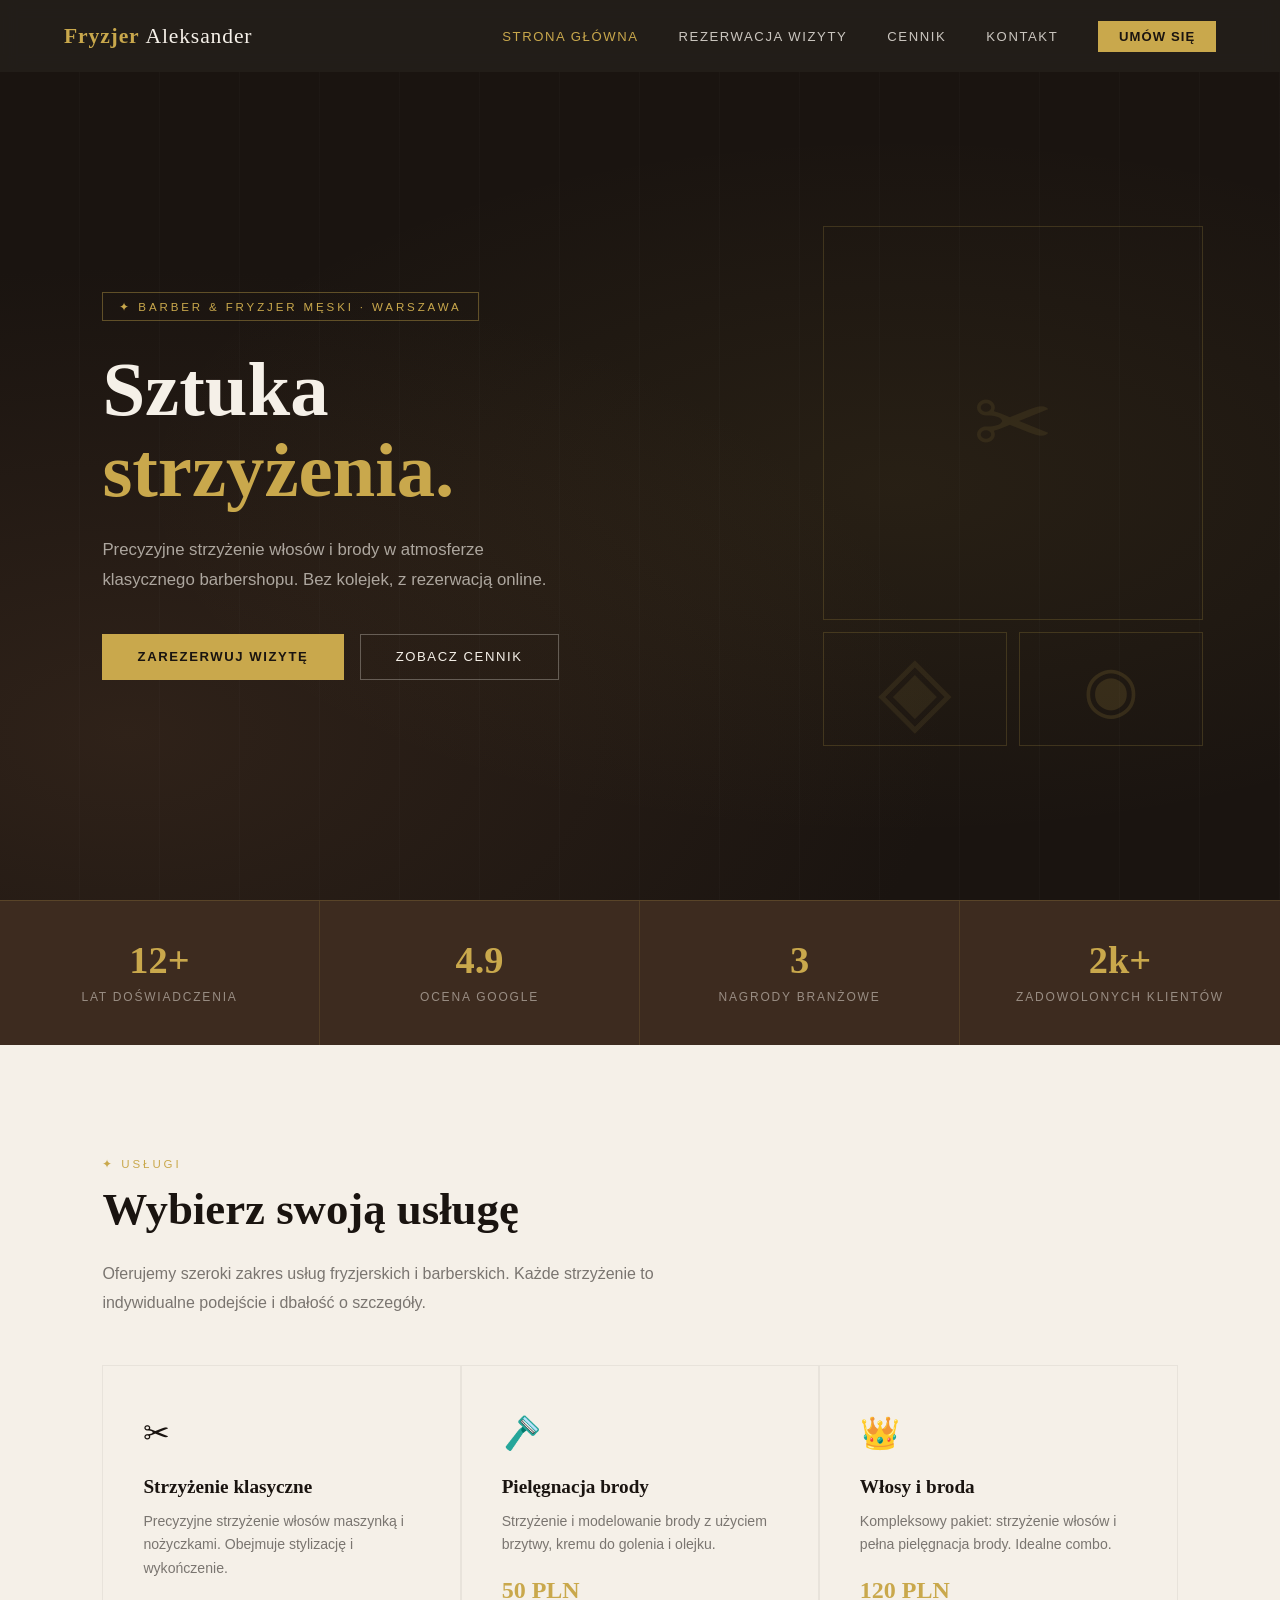
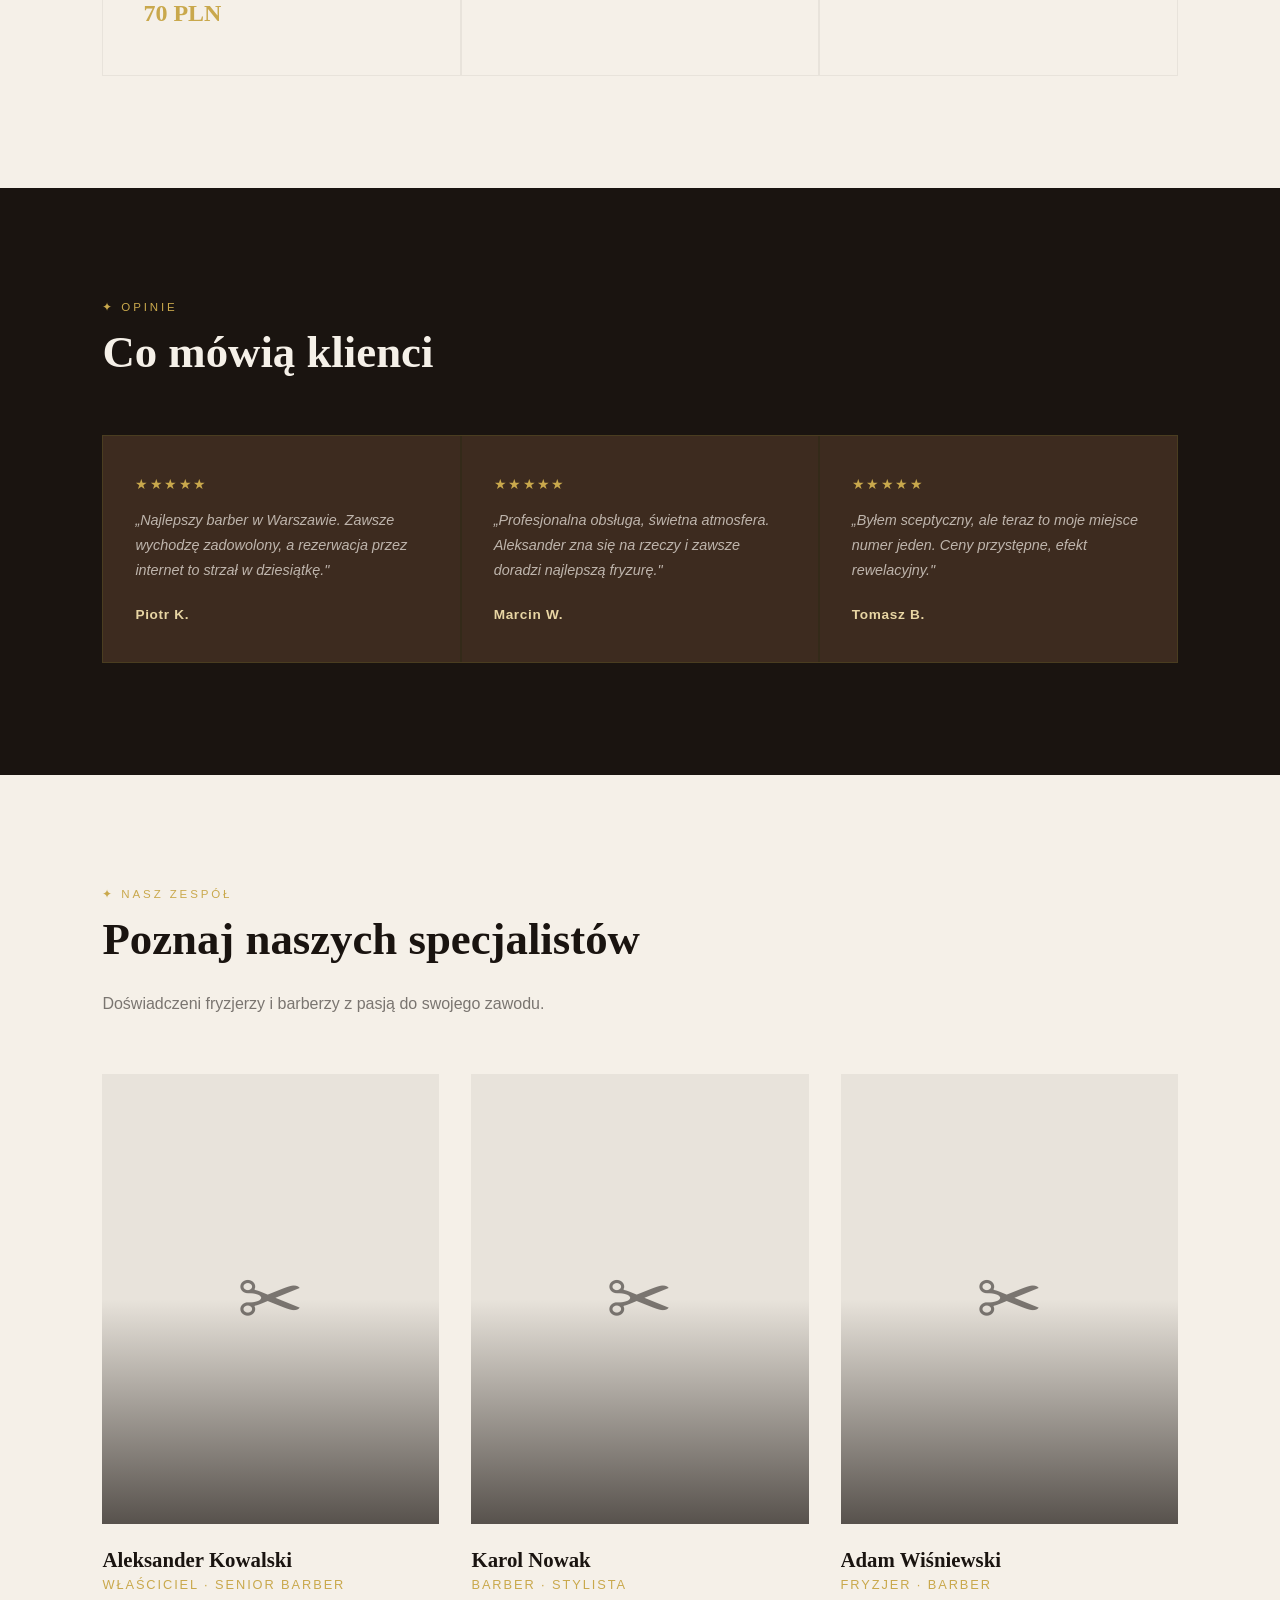
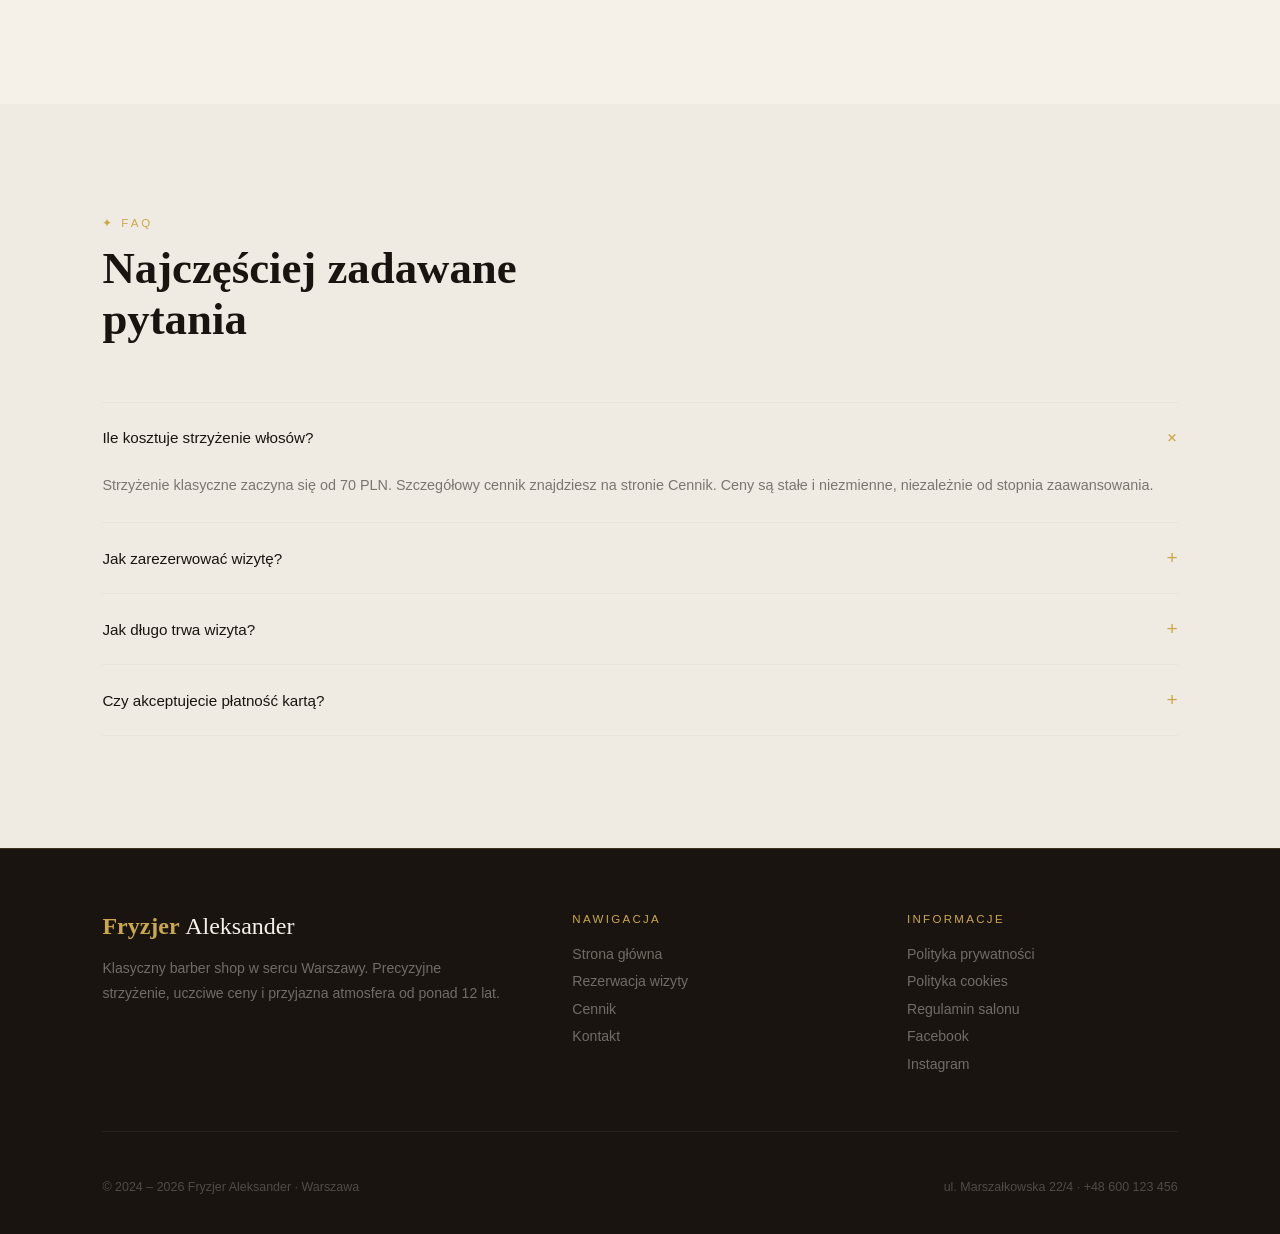
==== commit 403615a4: "correct reservation message for a client and service add a barber for backend" ====
--- a/frontend/index.html
+++ b/frontend/index.html
@@ -126,7 +126,7 @@
       <div class="team-card">
         <div class="team-photo">✂</div>
         <div class="team-info">
-          <div class="team-name">Marcin Kowalski</div>
+          <div class="team-name">Aleksander Kowalski</div>
           <div class="team-role">Właściciel · Senior Barber</div>
         </div>
       </div>
@@ -256,6 +256,7 @@
         <textarea id="input-notes" placeholder="Dodatkowe informacje, np. preferowany styl..."></textarea>
       </div>
       <button class="form-submit" onclick="sendBooking()">Wyślij prośbę o rezerwację</button>
+      <div id="booking-message"></div>
     </div>
 
     <div class="booking-info-area">
--- a/frontend/css/style.css
+++ b/frontend/css/style.css
@@ -1,940 +1,975 @@
 :root {
-    --cream: #f5f0e8;
-    --dark: #1a1410;
-    --gold: #c9a84c;
-    --gold-light: #e8d5a3;
-    --bark: #3d2b1f;
-    --gray: #7a7570;
-    --light-gray: #e8e3db;
-  }
-
-  * { margin: 0; padding: 0; box-sizing: border-box; }
-
-  body {
-    font-family: 'Jost', sans-serif;
-    background: var(--cream);
-    color: var(--dark);
-    overflow-x: hidden;
-  }
-
-  /* ─── NAV ─── */
-  nav {
-    position: fixed;
-    top: 0; left: 0; right: 0;
-    z-index: 100;
-    display: flex;
-    justify-content: space-between;
-    align-items: center;
-    padding: 0 5vw;
-    height: 72px;
-    background: rgba(26, 20, 16, 0.96);
-    backdrop-filter: blur(8px);
-  }
-
-  .nav-logo {
-    font-family: 'Playfair Display', serif;
-    font-size: 1.35rem;
-    font-weight: 700;
-    color: var(--gold);
-    letter-spacing: 0.04em;
-    cursor: pointer;
-  }
-  .nav-logo span { color: var(--cream); font-weight: 400; }
-
-  .nav-links {
-    display: flex;
-    gap: 2.5rem;
-    list-style: none;
-  }
-
-  .nav-links a {
-    color: var(--cream);
-    text-decoration: none;
-    font-size: 0.82rem;
-    font-weight: 500;
-    letter-spacing: 0.12em;
-    text-transform: uppercase;
-    opacity: 0.8;
-    transition: opacity 0.2s, color 0.2s;
-    cursor: pointer;
-  }
-
-  .nav-links a:hover, .nav-links a.active { opacity: 1; color: var(--gold); }
-
-  .nav-cta {
-    background: var(--gold);
-    color: var(--dark) !important;
-    padding: 0.5rem 1.3rem;
-    opacity: 1 !important;
-    font-weight: 600 !important;
-    letter-spacing: 0.08em !important;
-    transition: background 0.2s !important;
-  }
-  .nav-cta:hover { background: var(--gold-light) !important; }
-
-  /* ─── PAGES ─── */
-  .page { display: none; padding-top: 72px; min-height: 100vh; }
-  .page.active { display: block; }
-
-  /* ─── PAGE: HOME ─── */
-  .hero {
-    position: relative;
-    min-height: calc(100vh - 72px);
-    display: flex;
-    align-items: center;
-    overflow: hidden;
-    background: var(--dark);
-  }
-
-  .hero-bg {
-    position: absolute;
-    inset: 0;
-    background: 
-      radial-gradient(ellipse at 70% 50%, rgba(201,168,76,0.08) 0%, transparent 60%),
-      radial-gradient(ellipse at 10% 80%, rgba(61,43,31,0.6) 0%, transparent 50%);
-  }
-
-  .hero-lines {
-    position: absolute;
-    inset: 0;
-    background-image: repeating-linear-gradient(
-      90deg,
-      transparent,
-      transparent 79px,
-      rgba(255,255,255,0.03) 80px
-    );
-  }
-
-  .hero-content {
-    position: relative;
-    z-index: 2;
-    padding: 0 8vw;
-    max-width: 680px;
-    animation: fadeUp 0.9s ease both;
-  }
-
-  .hero-tag {
-    display: inline-block;
-    font-size: 0.72rem;
-    letter-spacing: 0.25em;
-    text-transform: uppercase;
-    color: var(--gold);
-    border: 1px solid rgba(201,168,76,0.4);
-    padding: 0.4rem 1rem;
-    margin-bottom: 1.8rem;
-  }
-
-  .hero h1 {
-    font-family: 'Playfair Display', serif;
-    font-size: clamp(3rem, 6vw, 5.5rem);
-    font-weight: 900;
-    line-height: 1.05;
-    color: var(--cream);
-    margin-bottom: 1.5rem;
-  }
-
-  .hero h1 em { color: var(--gold); font-style: normal; display: block; }
-
-  .hero p {
-    font-size: 1.05rem;
-    line-height: 1.75;
-    color: rgba(245,240,232,0.65);
-    margin-bottom: 2.5rem;
-    font-weight: 300;
-    max-width: 460px;
-  }
-
-  .btn-group { display: flex; gap: 1rem; flex-wrap: wrap; }
-
-  .btn-gold {
-    display: inline-block;
-    padding: 0.9rem 2.2rem;
-    background: var(--gold);
-    color: var(--dark);
-    font-family: 'Jost', sans-serif;
-    font-size: 0.82rem;
-    font-weight: 600;
-    letter-spacing: 0.12em;
-    text-transform: uppercase;
-    border: none;
-    cursor: pointer;
-    transition: transform 0.2s, background 0.2s;
-    text-decoration: none;
-  }
-  .btn-gold:hover { background: var(--gold-light); transform: translateY(-2px); }
-
-  .btn-outline {
-    display: inline-block;
-    padding: 0.9rem 2.2rem;
-    background: transparent;
-    color: var(--cream);
-    font-family: 'Jost', sans-serif;
-    font-size: 0.82rem;
-    font-weight: 500;
-    letter-spacing: 0.12em;
-    text-transform: uppercase;
-    border: 1px solid rgba(245,240,232,0.3);
-    cursor: pointer;
-    transition: border-color 0.2s, color 0.2s;
-    text-decoration: none;
-  }
-  .btn-outline:hover { border-color: var(--gold); color: var(--gold); }
-
-  /* hero deco */
-  .hero-deco {
-    position: absolute;
-    right: 6vw;
-    top: 50%;
-    transform: translateY(-50%);
-    width: 380px;
-    height: 520px;
-    display: flex;
-    flex-direction: column;
-    gap: 12px;
-    opacity: 0.9;
-    animation: fadeIn 1.2s 0.4s ease both;
-  }
-
-  .deco-box {
-    flex: 1;
-    border: 1px solid rgba(201,168,76,0.2);
-    display: flex;
-    align-items: center;
-    justify-content: center;
-    font-family: 'Playfair Display', serif;
-    font-size: 4rem;
-    color: rgba(201,168,76,0.15);
-  }
-
-  .deco-box:nth-child(1) { flex: 1.6; font-size: 6rem; color: rgba(201,168,76,0.1); }
-  .deco-box-row { display: flex; gap: 12px; }
-  .deco-box-row .deco-box { flex: 1; }
-
-  /* stats strip */
-  .stats-strip {
-    background: var(--bark);
-    display: grid;
-    grid-template-columns: repeat(4, 1fr);
-    border-top: 1px solid rgba(201,168,76,0.2);
-  }
-
-  .stat {
-    padding: 2.5rem 2rem;
-    border-right: 1px solid rgba(201,168,76,0.15);
-    text-align: center;
-  }
-
-  .stat:last-child { border-right: none; }
-
-  .stat-num {
-    font-family: 'Playfair Display', serif;
-    font-size: 2.4rem;
-    font-weight: 700;
-    color: var(--gold);
-    display: block;
-    line-height: 1;
-    margin-bottom: 0.5rem;
-  }
-
-  .stat-label {
-    font-size: 0.75rem;
-    letter-spacing: 0.15em;
-    text-transform: uppercase;
-    color: rgba(245,240,232,0.5);
-  }
-
-  /* sections */
-  .section {
-    padding: 7rem 8vw;
-  }
-
-  .section-tag {
-    font-size: 0.72rem;
-    letter-spacing: 0.25em;
-    text-transform: uppercase;
-    color: var(--gold);
-    margin-bottom: 0.8rem;
-  }
-
-  .section-title {
-    font-family: 'Playfair Display', serif;
-    font-size: clamp(2rem, 3.5vw, 3rem);
-    font-weight: 700;
-    line-height: 1.15;
-    color: var(--dark);
-    margin-bottom: 1.5rem;
-    max-width: 550px;
-  }
-
-  .section-lead {
-    font-size: 1rem;
-    line-height: 1.8;
-    color: var(--gray);
-    max-width: 580px;
-    font-weight: 300;
-    margin-bottom: 3rem;
-  }
-
-  /* services home */
-  .services-grid {
-    display: grid;
-    grid-template-columns: repeat(3, 1fr);
-    gap: 1.5px;
-    background: var(--light-gray);
-    border: 1.5px solid var(--light-gray);
-  }
-
-  .service-item {
-    background: var(--cream);
-    padding: 3rem 2.5rem;
-    position: relative;
-    overflow: hidden;
-    transition: background 0.25s;
-  }
-
-  .service-item::before {
-    content: '';
-    position: absolute;
-    top: 0; left: 0;
-    width: 3px; height: 0;
-    background: var(--gold);
-    transition: height 0.3s;
-  }
-
-  .service-item:hover::before { height: 100%; }
-  .service-item:hover { background: #f9f5ee; }
-
-  .service-icon {
-    font-size: 2rem;
-    margin-bottom: 1.5rem;
-  }
-
-  .service-name {
-    font-family: 'Playfair Display', serif;
-    font-size: 1.2rem;
-    font-weight: 700;
-    margin-bottom: 0.7rem;
-  }
-
-  .service-desc {
-    font-size: 0.88rem;
-    color: var(--gray);
-    line-height: 1.7;
-    margin-bottom: 1.2rem;
-  }
-
-  .service-price {
-    font-family: 'Playfair Display', serif;
-    font-size: 1.5rem;
-    font-weight: 700;
-    color: var(--gold);
-  }
-
-  /* reviews */
-  .reviews-section {
-    background: var(--dark);
-    padding: 7rem 8vw;
-  }
-
-  .reviews-section .section-title { color: var(--cream); }
-
-  .reviews-grid {
-    display: grid;
-    grid-template-columns: repeat(3, 1fr);
-    gap: 1.5px;
-    background: rgba(201,168,76,0.15);
-    border: 1.5px solid rgba(201,168,76,0.15);
-    margin-top: 3.5rem;
-  }
-
-  .review-card {
-    background: var(--bark);
-    padding: 2.5rem 2rem;
-  }
-
-  .review-stars {
-    color: var(--gold);
-    font-size: 0.9rem;
-    letter-spacing: 0.1em;
-    margin-bottom: 1rem;
-  }
-
-  .review-text {
-    font-size: 0.9rem;
-    line-height: 1.75;
-    color: rgba(245,240,232,0.7);
-    font-style: italic;
-    margin-bottom: 1.5rem;
-  }
-
-  .review-author {
-    font-weight: 600;
-    font-size: 0.85rem;
-    color: var(--gold-light);
-    letter-spacing: 0.05em;
-  }
-
-  /* team */
-  .team-grid {
-    display: grid;
-    grid-template-columns: repeat(3, 1fr);
-    gap: 2rem;
-    margin-top: 3.5rem;
-  }
-
-  .team-card {
-    position: relative;
-    overflow: hidden;
-  }
-
-  .team-photo {
-    width: 100%;
-    aspect-ratio: 3/4;
-    background: var(--light-gray);
-    display: flex;
-    align-items: center;
-    justify-content: center;
-    font-size: 5rem;
-    color: var(--gray);
-    position: relative;
-    overflow: hidden;
-  }
-
-  .team-photo::after {
-    content: '';
-    position: absolute;
-    inset: 0;
-    background: linear-gradient(to top, rgba(26,20,16,0.7) 0%, transparent 50%);
-  }
-
-  .team-info {
-    padding: 1.5rem 0 0;
-  }
-
-  .team-name {
-    font-family: 'Playfair Display', serif;
-    font-size: 1.3rem;
-    font-weight: 700;
-    margin-bottom: 0.3rem;
-  }
-
-  .team-role {
-    font-size: 0.8rem;
-    letter-spacing: 0.15em;
-    text-transform: uppercase;
-    color: var(--gold);
-  }
-
-  /* faq */
-  .faq-section { background: var(--cream); }
-
-  .faq-list { margin-top: 3.5rem; border-top: 1px solid var(--light-gray); }
-
-  .faq-item {
-    border-bottom: 1px solid var(--light-gray);
-    overflow: hidden;
-  }
-
-  .faq-q {
-    display: flex;
-    justify-content: space-between;
-    align-items: center;
-    padding: 1.5rem 0;
-    cursor: pointer;
-    font-weight: 500;
-    font-size: 0.95rem;
-    user-select: none;
-    transition: color 0.2s;
-  }
-
-  .faq-q:hover { color: var(--gold); }
-
-  .faq-arrow {
-    font-size: 1.2rem;
-    color: var(--gold);
-    transition: transform 0.3s;
-    flex-shrink: 0;
-  }
-
-  .faq-item.open .faq-arrow { transform: rotate(45deg); }
-
-  .faq-a {
-    max-height: 0;
-    overflow: hidden;
-    transition: max-height 0.4s ease, padding 0.3s;
-    font-size: 0.9rem;
-    line-height: 1.8;
-    color: var(--gray);
-    font-weight: 300;
-  }
-
-  .faq-item.open .faq-a { max-height: 200px; padding-bottom: 1.5rem; }
-
-  /* ─── PAGE: REZERWACJA ─── */
-  .booking-hero {
-    background: var(--dark);
-    padding: 6rem 8vw 5rem;
-    position: relative;
-    overflow: hidden;
-  }
-
-  .booking-hero::before {
-    content: 'REZERWACJA';
-    position: absolute;
-    right: -1rem;
-    bottom: -2rem;
-    font-family: 'Playfair Display', serif;
-    font-size: 9rem;
-    font-weight: 900;
-    color: rgba(255,255,255,0.03);
-    white-space: nowrap;
-    pointer-events: none;
-  }
-
-  .booking-hero h1 {
-    font-family: 'Playfair Display', serif;
-    font-size: clamp(2.2rem, 4vw, 3.5rem);
-    font-weight: 700;
-    color: var(--cream);
-    margin-bottom: 1rem;
-  }
-
-  .booking-hero p {
-    color: rgba(245,240,232,0.6);
-    font-size: 1rem;
-    font-weight: 300;
-    max-width: 480px;
-    line-height: 1.75;
-  }
-
-  .booking-layout {
-    display: grid;
-    grid-template-columns: 1fr 1fr;
-    gap: 0;
-    min-height: 70vh;
-  }
-
-  .booking-form-area {
-    padding: 5rem 6vw 5rem 8vw;
-    background: var(--cream);
-  }
-
-  .booking-info-area {
-    padding: 5rem 8vw 5rem 4vw;
-    background: var(--light-gray);
-    border-left: 1.5px solid #ddd8cf;
-  }
-
-  .form-group {
-    margin-bottom: 1.8rem;
-  }
-
-  .form-group label {
-    display: block;
-    font-size: 0.75rem;
-    letter-spacing: 0.15em;
-    text-transform: uppercase;
-    color: var(--gray);
-    margin-bottom: 0.6rem;
-    font-weight: 500;
-  }
-
-  .form-group input,
-  .form-group select,
-  .form-group textarea {
-    width: 100%;
-    padding: 0.85rem 1rem;
-    background: transparent;
-    border: 1px solid #ccc5b9;
-    color: var(--dark);
-    font-family: 'Jost', sans-serif;
-    font-size: 0.95rem;
-    font-weight: 300;
-    outline: none;
-    transition: border-color 0.2s;
-    -webkit-appearance: none;
-  }
-
-  .form-group input:focus,
-  .form-group select:focus,
-  .form-group textarea:focus {
-    border-color: var(--gold);
-  }
-
-  .form-group textarea { resize: vertical; min-height: 120px; }
-
-  .form-row { display: grid; grid-template-columns: 1fr 1fr; gap: 1rem; }
-
-  .form-submit {
-    width: 100%;
-    padding: 1rem;
-    background: var(--dark);
-    color: var(--gold);
-    font-family: 'Jost', sans-serif;
-    font-size: 0.82rem;
-    font-weight: 600;
-    letter-spacing: 0.15em;
-    text-transform: uppercase;
-    border: none;
-    cursor: pointer;
-    transition: background 0.2s;
-  }
-
-  .form-submit:hover { background: var(--bark); }
-
-  .info-block { margin-bottom: 3rem; }
-
-  .info-block-title {
-    font-family: 'Playfair Display', serif;
-    font-size: 1.1rem;
-    font-weight: 700;
-    color: var(--dark);
-    margin-bottom: 1.2rem;
-    padding-bottom: 0.8rem;
-    border-bottom: 1px solid var(--light-gray);
-  }
-
-  .hours-table { width: 100%; border-collapse: collapse; }
-
-  .hours-table tr td {
-    padding: 0.55rem 0;
-    font-size: 0.88rem;
-    color: var(--gray);
-    font-weight: 300;
-    border-bottom: 1px solid rgba(0,0,0,0.05);
-  }
-
-  .hours-table tr td:last-child { text-align: right; font-weight: 500; color: var(--dark); }
-
-  .hours-table tr.closed td { color: rgba(122,117,112,0.5); }
-  .hours-table tr.closed td:last-child { color: rgba(122,117,112,0.5); }
-
-  /* phone link */
-  .phone-link {
-    font-family: 'Playfair Display', serif;
-    font-size: 1.4rem;
-    color: var(--gold);
-    font-weight: 700;
-    text-decoration: none;
-    display: block;
-    margin-bottom: 0.5rem;
-  }
-
-  /* ─── PAGE: CENNIK ─── */
-  .price-hero {
-    background: var(--dark);
-    padding: 6rem 8vw 5rem;
-    position: relative;
-    overflow: hidden;
-  }
-
-  .price-hero::before {
-    content: 'CENNIK';
-    position: absolute;
-    right: -1rem;
-    bottom: -2rem;
-    font-family: 'Playfair Display', serif;
-    font-size: 10rem;
-    font-weight: 900;
-    color: rgba(255,255,255,0.03);
-    pointer-events: none;
-  }
-
-  .price-hero h1 {
-    font-family: 'Playfair Display', serif;
-    font-size: clamp(2.2rem, 4vw, 3.5rem);
-    font-weight: 700;
-    color: var(--cream);
-    margin-bottom: 1rem;
-  }
-
-  .price-hero p {
-    color: rgba(245,240,232,0.6);
-    font-size: 1rem;
-    font-weight: 300;
-    line-height: 1.75;
-  }
-
-  .price-section { padding: 6rem 8vw; }
-
-  .price-category { margin-bottom: 4rem; }
-
-  .price-category-title {
-    font-family: 'Playfair Display', serif;
-    font-size: 1.5rem;
-    font-weight: 700;
-    color: var(--dark);
-    margin-bottom: 0.5rem;
-  }
-
-  .price-category-divider {
-    height: 2px;
-    background: linear-gradient(to right, var(--gold), transparent);
-    margin-bottom: 1.5rem;
-    width: 100px;
-  }
-
-  .price-table { width: 100%; border-collapse: collapse; }
-
-  .price-table tr {
-    border-bottom: 1px solid var(--light-gray);
-    transition: background 0.15s;
-  }
-
-  .price-table tr:last-child { border-bottom: 2px solid var(--gold); }
-  .price-table tr:hover { background: #f0ebe2; }
-
-  .price-table td {
-    padding: 1.1rem 0;
-    font-size: 0.95rem;
-    color: var(--dark);
-    vertical-align: middle;
-  }
-
-  .price-table td:last-child {
-    text-align: right;
-    font-family: 'Playfair Display', serif;
-    font-size: 1.2rem;
-    font-weight: 700;
-    color: var(--gold);
-  }
-
-  .price-table .price-sub {
-    font-size: 0.8rem;
-    color: var(--gray);
-    display: block;
-    font-family: 'Jost', sans-serif;
-    font-weight: 300;
-  }
-
-  .price-cta {
-    background: var(--bark);
-    padding: 6rem 8vw;
-    text-align: center;
-  }
-
-  .price-cta h2 {
-    font-family: 'Playfair Display', serif;
-    font-size: 2.5rem;
-    font-weight: 700;
-    color: var(--cream);
-    margin-bottom: 1rem;
-  }
-
-  .price-cta p {
-    color: rgba(245,240,232,0.55);
-    margin-bottom: 2.5rem;
-    font-weight: 300;
-    font-size: 1rem;
-  }
-
-  /* ─── PAGE: KONTAKT ─── */
-  .contact-hero {
-    background: var(--dark);
-    padding: 6rem 8vw 5rem;
-    position: relative;
-    overflow: hidden;
-  }
-
-  .contact-hero::before {
-    content: 'KONTAKT';
-    position: absolute;
-    right: -1rem;
-    bottom: -2rem;
-    font-family: 'Playfair Display', serif;
-    font-size: 10rem;
-    font-weight: 900;
-    color: rgba(255,255,255,0.03);
-    pointer-events: none;
-  }
-
-  .contact-hero h1 {
-    font-family: 'Playfair Display', serif;
-    font-size: clamp(2.2rem, 4vw, 3.5rem);
-    font-weight: 700;
-    color: var(--cream);
-    margin-bottom: 1rem;
-  }
-
-  .contact-hero p {
-    color: rgba(245,240,232,0.6);
-    font-size: 1rem;
-    font-weight: 300;
-    line-height: 1.75;
-  }
-
-  .contact-layout {
-    display: grid;
-    grid-template-columns: 1fr 1.4fr;
-    gap: 0;
-  }
-
-  .contact-info-panel {
-    padding: 5rem 5vw 5rem 8vw;
-    background: var(--cream);
-  }
-
-  .contact-map-panel {
-    background: var(--light-gray);
-  }
-
-  .contact-map-mock {
-    width: 100%;
-    height: 100%;
-    min-height: 500px;
-    background: #d8d3c9;
-    display: flex;
-    align-items: center;
-    justify-content: center;
-    flex-direction: column;
-    gap: 1rem;
-    color: var(--gray);
-    font-size: 2.5rem;
-  }
-
-  .contact-map-mock span {
-    font-size: 0.85rem;
-    letter-spacing: 0.1em;
-    text-transform: uppercase;
-    font-family: 'Jost', sans-serif;
-  }
-
-  .contact-detail {
-    margin-bottom: 2.8rem;
-  }
-
-  .contact-detail-label {
-    font-size: 0.72rem;
-    letter-spacing: 0.2em;
-    text-transform: uppercase;
-    color: var(--gold);
-    margin-bottom: 0.6rem;
-  }
-
-  .contact-detail-value {
-    font-size: 1rem;
-    color: var(--dark);
-    line-height: 1.6;
-    font-weight: 300;
-  }
-
-  .contact-detail-value strong { font-weight: 600; }
-
-  .contact-detail-value a {
-    color: var(--dark);
-    text-decoration: none;
-    border-bottom: 1px solid var(--gold);
-    transition: color 0.2s;
-  }
-
-  .contact-detail-value a:hover { color: var(--gold); }
-
-  .contact-form-section { padding: 6rem 8vw; background: var(--cream); }
-
-  .contact-form-section .section-title { margin-bottom: 2.5rem; }
-
-  /* ─── FOOTER ─── */
-  footer {
-    background: var(--dark);
-    padding: 4rem 8vw 2.5rem;
-    border-top: 1px solid rgba(201,168,76,0.2);
-  }
-
-  .footer-grid {
-    display: grid;
-    grid-template-columns: 1.5fr 1fr 1fr;
-    gap: 4rem;
-    margin-bottom: 3rem;
-    padding-bottom: 3rem;
-    border-bottom: 1px solid rgba(255,255,255,0.06);
-  }
-
-  .footer-brand {
-    font-family: 'Playfair Display', serif;
-    font-size: 1.5rem;
-    font-weight: 700;
-    color: var(--gold);
-    margin-bottom: 1rem;
-  }
-
-  .footer-brand span { color: var(--cream); font-weight: 400; }
-
-  .footer-desc {
-    font-size: 0.88rem;
-    color: rgba(245,240,232,0.4);
-    line-height: 1.75;
-    font-weight: 300;
-  }
-
-  .footer-col-title {
-    font-size: 0.72rem;
-    letter-spacing: 0.2em;
-    text-transform: uppercase;
-    color: var(--gold);
-    margin-bottom: 1.2rem;
-  }
-
-  .footer-links { list-style: none; }
-
-  .footer-links li { margin-bottom: 0.6rem; }
-
-  .footer-links a {
-    color: rgba(245,240,232,0.4);
-    text-decoration: none;
-    font-size: 0.88rem;
-    font-weight: 300;
-    transition: color 0.2s;
-    cursor: pointer;
-  }
-
-  .footer-links a:hover { color: var(--gold); }
-
-  .footer-bottom {
-    display: flex;
-    justify-content: space-between;
-    align-items: center;
-    font-size: 0.78rem;
-    color: rgba(245,240,232,0.25);
-  }
-
-  /* ─── ANIMATIONS ─── */
-  @keyframes fadeUp {
-    from { opacity: 0; transform: translateY(24px); }
-    to { opacity: 1; transform: translateY(0); }
-  }
-
-  @keyframes fadeIn {
-    from { opacity: 0; }
-    to { opacity: 1; }
-  }
-
-  /* ─── RESPONSIVE ─── */
-  @media (max-width: 900px) {
-    .nav-links { gap: 1.2rem; }
-    .services-grid { grid-template-columns: 1fr; }
-    .reviews-grid { grid-template-columns: 1fr; }
-    .team-grid { grid-template-columns: 1fr 1fr; }
-    .stats-strip { grid-template-columns: 1fr 1fr; }
-    .booking-layout { grid-template-columns: 1fr; }
-    .contact-layout { grid-template-columns: 1fr; }
-    .footer-grid { grid-template-columns: 1fr; gap: 2rem; }
-    .hero-deco { display: none; }
-    .form-row { grid-template-columns: 1fr; }
-    .booking-form-area, .booking-info-area { padding: 3rem 8vw; }
-    .contact-info-panel { padding: 3rem 8vw; }
-  }
-
-  @media (max-width: 600px) {
-    nav { padding: 0 5vw; }
-    .nav-links { display: none; }
-    .team-grid { grid-template-columns: 1fr; }
-    .hero-content { padding: 0 5vw; }
-    .section, .price-section, .contact-form-section { padding: 4rem 5vw; }
-    .booking-hero, .price-hero, .contact-hero { padding: 4rem 5vw 3rem; }
-    .footer-grid { padding: 0; }
-  }
-
-  /* page-specific overrides for info-block inside booking */
-  .booking-info-area .info-block-title {
-    border-bottom: 1px solid #d0cac1;
-  }+  --cream: #f5f0e8;
+  --dark: #1a1410;
+  --gold: #c9a84c;
+  --gold-light: #e8d5a3;
+  --bark: #3d2b1f;
+  --gray: #7a7570;
+  --light-gray: #e8e3db;
+}
+
+* { margin: 0; padding: 0; box-sizing: border-box; }
+
+body {
+  font-family: 'Jost', sans-serif;
+  background: var(--cream);
+  color: var(--dark);
+  overflow-x: hidden;
+}
+
+/* ─── NAV ─── */
+nav {
+  position: fixed;
+  top: 0; left: 0; right: 0;
+  z-index: 100;
+  display: flex;
+  justify-content: space-between;
+  align-items: center;
+  padding: 0 5vw;
+  height: 72px;
+  background: rgba(26, 20, 16, 0.96);
+  backdrop-filter: blur(8px);
+}
+
+.nav-logo {
+  font-family: 'Playfair Display', serif;
+  font-size: 1.35rem;
+  font-weight: 700;
+  color: var(--gold);
+  letter-spacing: 0.04em;
+  cursor: pointer;
+}
+.nav-logo span { color: var(--cream); font-weight: 400; }
+
+.nav-links {
+  display: flex;
+  gap: 2.5rem;
+  list-style: none;
+}
+
+.nav-links a {
+  color: var(--cream);
+  text-decoration: none;
+  font-size: 0.82rem;
+  font-weight: 500;
+  letter-spacing: 0.12em;
+  text-transform: uppercase;
+  opacity: 0.8;
+  transition: opacity 0.2s, color 0.2s;
+  cursor: pointer;
+}
+
+.nav-links a:hover, .nav-links a.active { opacity: 1; color: var(--gold); }
+
+.nav-cta {
+  background: var(--gold);
+  color: var(--dark) !important;
+  padding: 0.5rem 1.3rem;
+  opacity: 1 !important;
+  font-weight: 600 !important;
+  letter-spacing: 0.08em !important;
+  transition: background 0.2s !important;
+}
+.nav-cta:hover { background: var(--gold-light) !important; }
+
+/* ─── PAGES ─── */
+.page { display: none; padding-top: 72px; min-height: 100vh; }
+.page.active { display: block; }
+
+/* ─── PAGE: HOME ─── */
+.hero {
+  position: relative;
+  min-height: calc(100vh - 72px);
+  display: flex;
+  align-items: center;
+  overflow: hidden;
+  background: var(--dark);
+}
+
+.hero-bg {
+  position: absolute;
+  inset: 0;
+  background: 
+    radial-gradient(ellipse at 70% 50%, rgba(201,168,76,0.08) 0%, transparent 60%),
+    radial-gradient(ellipse at 10% 80%, rgba(61,43,31,0.6) 0%, transparent 50%);
+}
+
+.hero-lines {
+  position: absolute;
+  inset: 0;
+  background-image: repeating-linear-gradient(
+    90deg,
+    transparent,
+    transparent 79px,
+    rgba(255,255,255,0.03) 80px
+  );
+}
+
+.hero-content {
+  position: relative;
+  z-index: 2;
+  padding: 0 8vw;
+  max-width: 680px;
+  animation: fadeUp 0.9s ease both;
+}
+
+.hero-tag {
+  display: inline-block;
+  font-size: 0.72rem;
+  letter-spacing: 0.25em;
+  text-transform: uppercase;
+  color: var(--gold);
+  border: 1px solid rgba(201,168,76,0.4);
+  padding: 0.4rem 1rem;
+  margin-bottom: 1.8rem;
+}
+
+.hero h1 {
+  font-family: 'Playfair Display', serif;
+  font-size: clamp(3rem, 6vw, 5.5rem);
+  font-weight: 900;
+  line-height: 1.05;
+  color: var(--cream);
+  margin-bottom: 1.5rem;
+}
+
+.hero h1 em { color: var(--gold); font-style: normal; display: block; }
+
+.hero p {
+  font-size: 1.05rem;
+  line-height: 1.75;
+  color: rgba(245,240,232,0.65);
+  margin-bottom: 2.5rem;
+  font-weight: 300;
+  max-width: 460px;
+}
+
+.btn-group { display: flex; gap: 1rem; flex-wrap: wrap; }
+
+.btn-gold {
+  display: inline-block;
+  padding: 0.9rem 2.2rem;
+  background: var(--gold);
+  color: var(--dark);
+  font-family: 'Jost', sans-serif;
+  font-size: 0.82rem;
+  font-weight: 600;
+  letter-spacing: 0.12em;
+  text-transform: uppercase;
+  border: none;
+  cursor: pointer;
+  transition: transform 0.2s, background 0.2s;
+  text-decoration: none;
+}
+.btn-gold:hover { background: var(--gold-light); transform: translateY(-2px); }
+
+.btn-outline {
+  display: inline-block;
+  padding: 0.9rem 2.2rem;
+  background: transparent;
+  color: var(--cream);
+  font-family: 'Jost', sans-serif;
+  font-size: 0.82rem;
+  font-weight: 500;
+  letter-spacing: 0.12em;
+  text-transform: uppercase;
+  border: 1px solid rgba(245,240,232,0.3);
+  cursor: pointer;
+  transition: border-color 0.2s, color 0.2s;
+  text-decoration: none;
+}
+.btn-outline:hover { border-color: var(--gold); color: var(--gold); }
+
+/* hero deco */
+.hero-deco {
+  position: absolute;
+  right: 6vw;
+  top: 50%;
+  transform: translateY(-50%);
+  width: 380px;
+  height: 520px;
+  display: flex;
+  flex-direction: column;
+  gap: 12px;
+  opacity: 0.9;
+  animation: fadeIn 1.2s 0.4s ease both;
+}
+
+.deco-box {
+  flex: 1;
+  border: 1px solid rgba(201,168,76,0.2);
+  display: flex;
+  align-items: center;
+  justify-content: center;
+  font-family: 'Playfair Display', serif;
+  font-size: 4rem;
+  color: rgba(201,168,76,0.15);
+}
+
+.deco-box:nth-child(1) { flex: 1.6; font-size: 6rem; color: rgba(201,168,76,0.1); }
+.deco-box-row { display: flex; gap: 12px; }
+.deco-box-row .deco-box { flex: 1; }
+
+/* stats strip */
+.stats-strip {
+  background: var(--bark);
+  display: grid;
+  grid-template-columns: repeat(4, 1fr);
+  border-top: 1px solid rgba(201,168,76,0.2);
+}
+
+.stat {
+  padding: 2.5rem 2rem;
+  border-right: 1px solid rgba(201,168,76,0.15);
+  text-align: center;
+}
+
+.stat:last-child { border-right: none; }
+
+.stat-num {
+  font-family: 'Playfair Display', serif;
+  font-size: 2.4rem;
+  font-weight: 700;
+  color: var(--gold);
+  display: block;
+  line-height: 1;
+  margin-bottom: 0.5rem;
+}
+
+.stat-label {
+  font-size: 0.75rem;
+  letter-spacing: 0.15em;
+  text-transform: uppercase;
+  color: rgba(245,240,232,0.5);
+}
+
+/* sections */
+.section {
+  padding: 7rem 8vw;
+}
+
+.section-tag {
+  font-size: 0.72rem;
+  letter-spacing: 0.25em;
+  text-transform: uppercase;
+  color: var(--gold);
+  margin-bottom: 0.8rem;
+}
+
+.section-title {
+  font-family: 'Playfair Display', serif;
+  font-size: clamp(2rem, 3.5vw, 3rem);
+  font-weight: 700;
+  line-height: 1.15;
+  color: var(--dark);
+  margin-bottom: 1.5rem;
+  max-width: 550px;
+}
+
+.section-lead {
+  font-size: 1rem;
+  line-height: 1.8;
+  color: var(--gray);
+  max-width: 580px;
+  font-weight: 300;
+  margin-bottom: 3rem;
+}
+
+/* services home */
+.services-grid {
+  display: grid;
+  grid-template-columns: repeat(3, 1fr);
+  gap: 1.5px;
+  background: var(--light-gray);
+  border: 1.5px solid var(--light-gray);
+}
+
+.service-item {
+  background: var(--cream);
+  padding: 3rem 2.5rem;
+  position: relative;
+  overflow: hidden;
+  transition: background 0.25s;
+}
+
+.service-item::before {
+  content: '';
+  position: absolute;
+  top: 0; left: 0;
+  width: 3px; height: 0;
+  background: var(--gold);
+  transition: height 0.3s;
+}
+
+.service-item:hover::before { height: 100%; }
+.service-item:hover { background: #f9f5ee; }
+
+.service-icon {
+  font-size: 2rem;
+  margin-bottom: 1.5rem;
+}
+
+.service-name {
+  font-family: 'Playfair Display', serif;
+  font-size: 1.2rem;
+  font-weight: 700;
+  margin-bottom: 0.7rem;
+}
+
+.service-desc {
+  font-size: 0.88rem;
+  color: var(--gray);
+  line-height: 1.7;
+  margin-bottom: 1.2rem;
+}
+
+.service-price {
+  font-family: 'Playfair Display', serif;
+  font-size: 1.5rem;
+  font-weight: 700;
+  color: var(--gold);
+}
+
+/* reviews */
+.reviews-section {
+  background: var(--dark);
+  padding: 7rem 8vw;
+}
+
+.reviews-section .section-title { color: var(--cream); }
+
+.reviews-grid {
+  display: grid;
+  grid-template-columns: repeat(3, 1fr);
+  gap: 1.5px;
+  background: rgba(201,168,76,0.15);
+  border: 1.5px solid rgba(201,168,76,0.15);
+  margin-top: 3.5rem;
+}
+
+.review-card {
+  background: var(--bark);
+  padding: 2.5rem 2rem;
+}
+
+.review-stars {
+  color: var(--gold);
+  font-size: 0.9rem;
+  letter-spacing: 0.1em;
+  margin-bottom: 1rem;
+}
+
+.review-text {
+  font-size: 0.9rem;
+  line-height: 1.75;
+  color: rgba(245,240,232,0.7);
+  font-style: italic;
+  margin-bottom: 1.5rem;
+}
+
+.review-author {
+  font-weight: 600;
+  font-size: 0.85rem;
+  color: var(--gold-light);
+  letter-spacing: 0.05em;
+}
+
+/* team */
+.team-grid {
+  display: grid;
+  grid-template-columns: repeat(3, 1fr);
+  gap: 2rem;
+  margin-top: 3.5rem;
+}
+
+.team-card {
+  position: relative;
+  overflow: hidden;
+}
+
+.team-photo {
+  width: 100%;
+  aspect-ratio: 3/4;
+  background: var(--light-gray);
+  display: flex;
+  align-items: center;
+  justify-content: center;
+  font-size: 5rem;
+  color: var(--gray);
+  position: relative;
+  overflow: hidden;
+}
+
+.team-photo::after {
+  content: '';
+  position: absolute;
+  inset: 0;
+  background: linear-gradient(to top, rgba(26,20,16,0.7) 0%, transparent 50%);
+}
+
+.team-info {
+  padding: 1.5rem 0 0;
+}
+
+.team-name {
+  font-family: 'Playfair Display', serif;
+  font-size: 1.3rem;
+  font-weight: 700;
+  margin-bottom: 0.3rem;
+}
+
+.team-role {
+  font-size: 0.8rem;
+  letter-spacing: 0.15em;
+  text-transform: uppercase;
+  color: var(--gold);
+}
+
+/* faq */
+.faq-section { background: var(--cream); }
+
+.faq-list { margin-top: 3.5rem; border-top: 1px solid var(--light-gray); }
+
+.faq-item {
+  border-bottom: 1px solid var(--light-gray);
+  overflow: hidden;
+}
+
+.faq-q {
+  display: flex;
+  justify-content: space-between;
+  align-items: center;
+  padding: 1.5rem 0;
+  cursor: pointer;
+  font-weight: 500;
+  font-size: 0.95rem;
+  user-select: none;
+  transition: color 0.2s;
+}
+
+.faq-q:hover { color: var(--gold); }
+
+.faq-arrow {
+  font-size: 1.2rem;
+  color: var(--gold);
+  transition: transform 0.3s;
+  flex-shrink: 0;
+}
+
+.faq-item.open .faq-arrow { transform: rotate(45deg); }
+
+.faq-a {
+  max-height: 0;
+  overflow: hidden;
+  transition: max-height 0.4s ease, padding 0.3s;
+  font-size: 0.9rem;
+  line-height: 1.8;
+  color: var(--gray);
+  font-weight: 300;
+}
+
+.faq-item.open .faq-a { max-height: 200px; padding-bottom: 1.5rem; }
+
+/* ─── PAGE: REZERWACJA ─── */
+.booking-hero {
+  background: var(--dark);
+  padding: 6rem 8vw 5rem;
+  position: relative;
+  overflow: hidden;
+}
+
+.booking-hero::before {
+  content: 'REZERWACJA';
+  position: absolute;
+  right: -1rem;
+  bottom: -2rem;
+  font-family: 'Playfair Display', serif;
+  font-size: 9rem;
+  font-weight: 900;
+  color: rgba(255,255,255,0.03);
+  white-space: nowrap;
+  pointer-events: none;
+}
+
+.booking-hero h1 {
+  font-family: 'Playfair Display', serif;
+  font-size: clamp(2.2rem, 4vw, 3.5rem);
+  font-weight: 700;
+  color: var(--cream);
+  margin-bottom: 1rem;
+}
+
+.booking-hero p {
+  color: rgba(245,240,232,0.6);
+  font-size: 1rem;
+  font-weight: 300;
+  max-width: 480px;
+  line-height: 1.75;
+}
+
+.booking-layout {
+  display: grid;
+  grid-template-columns: 1fr 1fr;
+  gap: 0;
+  min-height: 70vh;
+}
+
+.booking-form-area {
+  padding: 5rem 6vw 5rem 8vw;
+  background: var(--cream);
+}
+
+.error-message {
+  color: red !important;
+  font-size: 0.8rem;
+  display: none;
+  margin-top: 2px;
+}
+
+.error-message.visible {
+  display: block;
+}
+
+.booking-info-area {
+  padding: 5rem 8vw 5rem 4vw;
+  background: var(--light-gray);
+  border-left: 1.5px solid #ddd8cf;
+}
+
+.form-group {
+  margin-bottom: 1.8rem;
+}
+
+.form-group label {
+  display: block;
+  font-size: 0.75rem;
+  letter-spacing: 0.15em;
+  text-transform: uppercase;
+  color: var(--gray);
+  margin-bottom: 0.6rem;
+  font-weight: 500;
+}
+
+.form-group input,
+.form-group select,
+.form-group textarea {
+  width: 100%;
+  padding: 0.85rem 1rem;
+  background: transparent;
+  border: 1px solid #ccc5b9;
+  color: var(--dark);
+  font-family: 'Jost', sans-serif;
+  font-size: 0.95rem;
+  font-weight: 300;
+  outline: none;
+  transition: border-color 0.2s;
+  -webkit-appearance: none;
+}
+
+.form-group input:focus,
+.form-group select:focus,
+.form-group textarea:focus {
+  border-color: var(--gold);
+}
+
+.form-group textarea { resize: vertical; min-height: 120px; }
+
+.form-row { display: grid; grid-template-columns: 1fr 1fr; gap: 1rem; }
+
+.form-submit {
+  width: 100%;
+  padding: 1rem;
+  background: var(--dark);
+  color: var(--gold);
+  font-family: 'Jost', sans-serif;
+  font-size: 0.82rem;
+  font-weight: 600;
+  letter-spacing: 0.15em;
+  text-transform: uppercase;
+  border: none;
+  cursor: pointer;
+  transition: background 0.2s;
+}
+
+.form-submit:hover { background: var(--bark); }
+
+#booking-message {
+  padding: 1rem 1.2rem;
+  font-size: 0.88rem;
+  margin-top: 1rem;
+  display: none;
+  border-radius: 4px;
+}
+
+#booking-message.success {
+  color: #2d6a4f;
+  border: 1px solid rgba(76, 175, 125, 0.4);
+  background: rgba(76, 175, 125, 0.08)
+}
+
+#booking-message.success::before {
+  content: "✓ ";
+  font-weight: 700
+}
+
+#booking-message.error::before {
+  content: "✕ ";
+  font-weight: 700;
+}
+
+.info-block { margin-bottom: 3rem; }
+
+.info-block-title {
+  font-family: 'Playfair Display', serif;
+  font-size: 1.1rem;
+  font-weight: 700;
+  color: var(--dark);
+  margin-bottom: 1.2rem;
+  padding-bottom: 0.8rem;
+  border-bottom: 1px solid var(--light-gray);
+}
+
+.hours-table { width: 100%; border-collapse: collapse; }
+
+.hours-table tr td {
+  padding: 0.55rem 0;
+  font-size: 0.88rem;
+  color: var(--gray);
+  font-weight: 300;
+  border-bottom: 1px solid rgba(0,0,0,0.05);
+}
+
+.hours-table tr td:last-child { text-align: right; font-weight: 500; color: var(--dark); }
+
+.hours-table tr.closed td { color: rgba(122,117,112,0.5); }
+.hours-table tr.closed td:last-child { color: rgba(122,117,112,0.5); }
+
+/* phone link */
+.phone-link {
+  font-family: 'Playfair Display', serif;
+  font-size: 1.4rem;
+  color: var(--gold);
+  font-weight: 700;
+  text-decoration: none;
+  display: block;
+  margin-bottom: 0.5rem;
+}
+
+/* ─── PAGE: CENNIK ─── */
+.price-hero {
+  background: var(--dark);
+  padding: 6rem 8vw 5rem;
+  position: relative;
+  overflow: hidden;
+}
+
+.price-hero::before {
+  content: 'CENNIK';
+  position: absolute;
+  right: -1rem;
+  bottom: -2rem;
+  font-family: 'Playfair Display', serif;
+  font-size: 10rem;
+  font-weight: 900;
+  color: rgba(255,255,255,0.03);
+  pointer-events: none;
+}
+
+.price-hero h1 {
+  font-family: 'Playfair Display', serif;
+  font-size: clamp(2.2rem, 4vw, 3.5rem);
+  font-weight: 700;
+  color: var(--cream);
+  margin-bottom: 1rem;
+}
+
+.price-hero p {
+  color: rgba(245,240,232,0.6);
+  font-size: 1rem;
+  font-weight: 300;
+  line-height: 1.75;
+}
+
+.price-section { padding: 6rem 8vw; }
+
+.price-category { margin-bottom: 4rem; }
+
+.price-category-title {
+  font-family: 'Playfair Display', serif;
+  font-size: 1.5rem;
+  font-weight: 700;
+  color: var(--dark);
+  margin-bottom: 0.5rem;
+}
+
+.price-category-divider {
+  height: 2px;
+  background: linear-gradient(to right, var(--gold), transparent);
+  margin-bottom: 1.5rem;
+  width: 100px;
+}
+
+.price-table { width: 100%; border-collapse: collapse; }
+
+.price-table tr {
+  border-bottom: 1px solid var(--light-gray);
+  transition: background 0.15s;
+}
+
+.price-table tr:last-child { border-bottom: 2px solid var(--gold); }
+.price-table tr:hover { background: #f0ebe2; }
+
+.price-table td {
+  padding: 1.1rem 0;
+  font-size: 0.95rem;
+  color: var(--dark);
+  vertical-align: middle;
+}
+
+.price-table td:last-child {
+  text-align: right;
+  font-family: 'Playfair Display', serif;
+  font-size: 1.2rem;
+  font-weight: 700;
+  color: var(--gold);
+}
+
+.price-table .price-sub {
+  font-size: 0.8rem;
+  color: var(--gray);
+  display: block;
+  font-family: 'Jost', sans-serif;
+  font-weight: 300;
+}
+
+.price-cta {
+  background: var(--bark);
+  padding: 6rem 8vw;
+  text-align: center;
+}
+
+.price-cta h2 {
+  font-family: 'Playfair Display', serif;
+  font-size: 2.5rem;
+  font-weight: 700;
+  color: var(--cream);
+  margin-bottom: 1rem;
+}
+
+.price-cta p {
+  color: rgba(245,240,232,0.55);
+  margin-bottom: 2.5rem;
+  font-weight: 300;
+  font-size: 1rem;
+}
+
+/* ─── PAGE: KONTAKT ─── */
+.contact-hero {
+  background: var(--dark);
+  padding: 6rem 8vw 5rem;
+  position: relative;
+  overflow: hidden;
+}
+
+.contact-hero::before {
+  content: 'KONTAKT';
+  position: absolute;
+  right: -1rem;
+  bottom: -2rem;
+  font-family: 'Playfair Display', serif;
+  font-size: 10rem;
+  font-weight: 900;
+  color: rgba(255,255,255,0.03);
+  pointer-events: none;
+}
+
+.contact-hero h1 {
+  font-family: 'Playfair Display', serif;
+  font-size: clamp(2.2rem, 4vw, 3.5rem);
+  font-weight: 700;
+  color: var(--cream);
+  margin-bottom: 1rem;
+}
+
+.contact-hero p {
+  color: rgba(245,240,232,0.6);
+  font-size: 1rem;
+  font-weight: 300;
+  line-height: 1.75;
+}
+
+.contact-layout {
+  display: grid;
+  grid-template-columns: 1fr 1.4fr;
+  gap: 0;
+}
+
+.contact-info-panel {
+  padding: 5rem 5vw 5rem 8vw;
+  background: var(--cream);
+}
+
+.contact-map-panel {
+  background: var(--light-gray);
+}
+
+.contact-map-mock {
+  width: 100%;
+  height: 100%;
+  min-height: 500px;
+  background: #d8d3c9;
+  display: flex;
+  align-items: center;
+  justify-content: center;
+  flex-direction: column;
+  gap: 1rem;
+  color: var(--gray);
+  font-size: 2.5rem;
+}
+
+.contact-map-mock span {
+  font-size: 0.85rem;
+  letter-spacing: 0.1em;
+  text-transform: uppercase;
+  font-family: 'Jost', sans-serif;
+}
+
+.contact-detail {
+  margin-bottom: 2.8rem;
+}
+
+.contact-detail-label {
+  font-size: 0.72rem;
+  letter-spacing: 0.2em;
+  text-transform: uppercase;
+  color: var(--gold);
+  margin-bottom: 0.6rem;
+}
+
+.contact-detail-value {
+  font-size: 1rem;
+  color: var(--dark);
+  line-height: 1.6;
+  font-weight: 300;
+}
+
+.contact-detail-value strong { font-weight: 600; }
+
+.contact-detail-value a {
+  color: var(--dark);
+  text-decoration: none;
+  border-bottom: 1px solid var(--gold);
+  transition: color 0.2s;
+}
+
+.contact-detail-value a:hover { color: var(--gold); }
+
+.contact-form-section { padding: 6rem 8vw; background: var(--cream); }
+
+.contact-form-section .section-title { margin-bottom: 2.5rem; }
+
+/* ─── FOOTER ─── */
+footer {
+  background: var(--dark);
+  padding: 4rem 8vw 2.5rem;
+  border-top: 1px solid rgba(201,168,76,0.2);
+}
+
+.footer-grid {
+  display: grid;
+  grid-template-columns: 1.5fr 1fr 1fr;
+  gap: 4rem;
+  margin-bottom: 3rem;
+  padding-bottom: 3rem;
+  border-bottom: 1px solid rgba(255,255,255,0.06);
+}
+
+.footer-brand {
+  font-family: 'Playfair Display', serif;
+  font-size: 1.5rem;
+  font-weight: 700;
+  color: var(--gold);
+  margin-bottom: 1rem;
+}
+
+.footer-brand span { color: var(--cream); font-weight: 400; }
+
+.footer-desc {
+  font-size: 0.88rem;
+  color: rgba(245,240,232,0.4);
+  line-height: 1.75;
+  font-weight: 300;
+}
+
+.footer-col-title {
+  font-size: 0.72rem;
+  letter-spacing: 0.2em;
+  text-transform: uppercase;
+  color: var(--gold);
+  margin-bottom: 1.2rem;
+}
+
+.footer-links { list-style: none; }
+
+.footer-links li { margin-bottom: 0.6rem; }
+
+.footer-links a {
+  color: rgba(245,240,232,0.4);
+  text-decoration: none;
+  font-size: 0.88rem;
+  font-weight: 300;
+  transition: color 0.2s;
+  cursor: pointer;
+}
+
+.footer-links a:hover { color: var(--gold); }
+
+.footer-bottom {
+  display: flex;
+  justify-content: space-between;
+  align-items: center;
+  font-size: 0.78rem;
+  color: rgba(245,240,232,0.25);
+}
+
+/* ─── ANIMATIONS ─── */
+@keyframes fadeUp {
+  from { opacity: 0; transform: translateY(24px); }
+  to { opacity: 1; transform: translateY(0); }
+}
+
+@keyframes fadeIn {
+  from { opacity: 0; }
+  to { opacity: 1; }
+}
+
+/* ─── RESPONSIVE ─── */
+@media (max-width: 900px) {
+  .nav-links { gap: 1.2rem; }
+  .services-grid { grid-template-columns: 1fr; }
+  .reviews-grid { grid-template-columns: 1fr; }
+  .team-grid { grid-template-columns: 1fr 1fr; }
+  .stats-strip { grid-template-columns: 1fr 1fr; }
+  .booking-layout { grid-template-columns: 1fr; }
+  .contact-layout { grid-template-columns: 1fr; }
+  .footer-grid { grid-template-columns: 1fr; gap: 2rem; }
+  .hero-deco { display: none; }
+  .form-row { grid-template-columns: 1fr; }
+  .booking-form-area, .booking-info-area { padding: 3rem 8vw; }
+  .contact-info-panel { padding: 3rem 8vw; }
+}
+
+@media (max-width: 600px) {
+  nav { padding: 0 5vw; }
+  .nav-links { display: none; }
+  .team-grid { grid-template-columns: 1fr; }
+  .hero-content { padding: 0 5vw; }
+  .section, .price-section, .contact-form-section { padding: 4rem 5vw; }
+  .booking-hero, .price-hero, .contact-hero { padding: 4rem 5vw 3rem; }
+  .footer-grid { padding: 0; }
+}
+
+/* page-specific overrides for info-block inside booking */
+.booking-info-area .info-block-title {
+  border-bottom: 1px solid #d0cac1;
+}
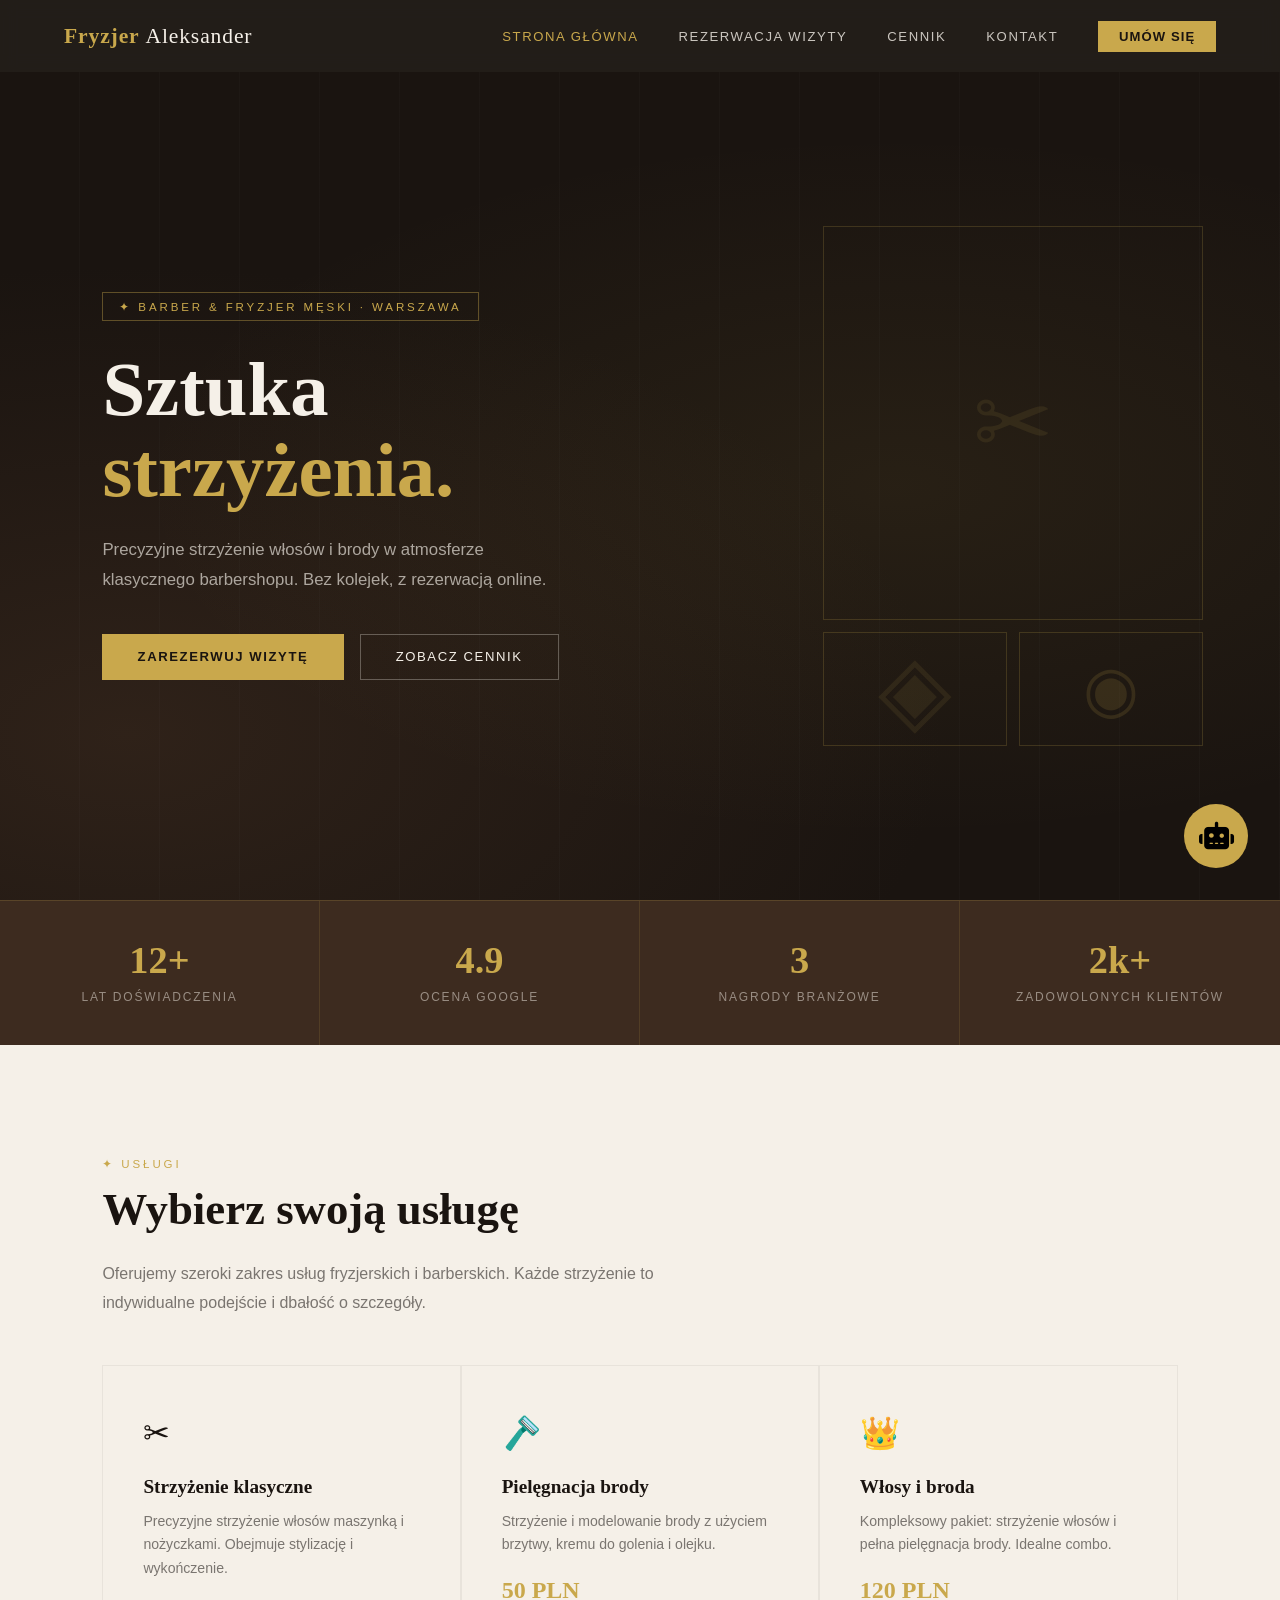
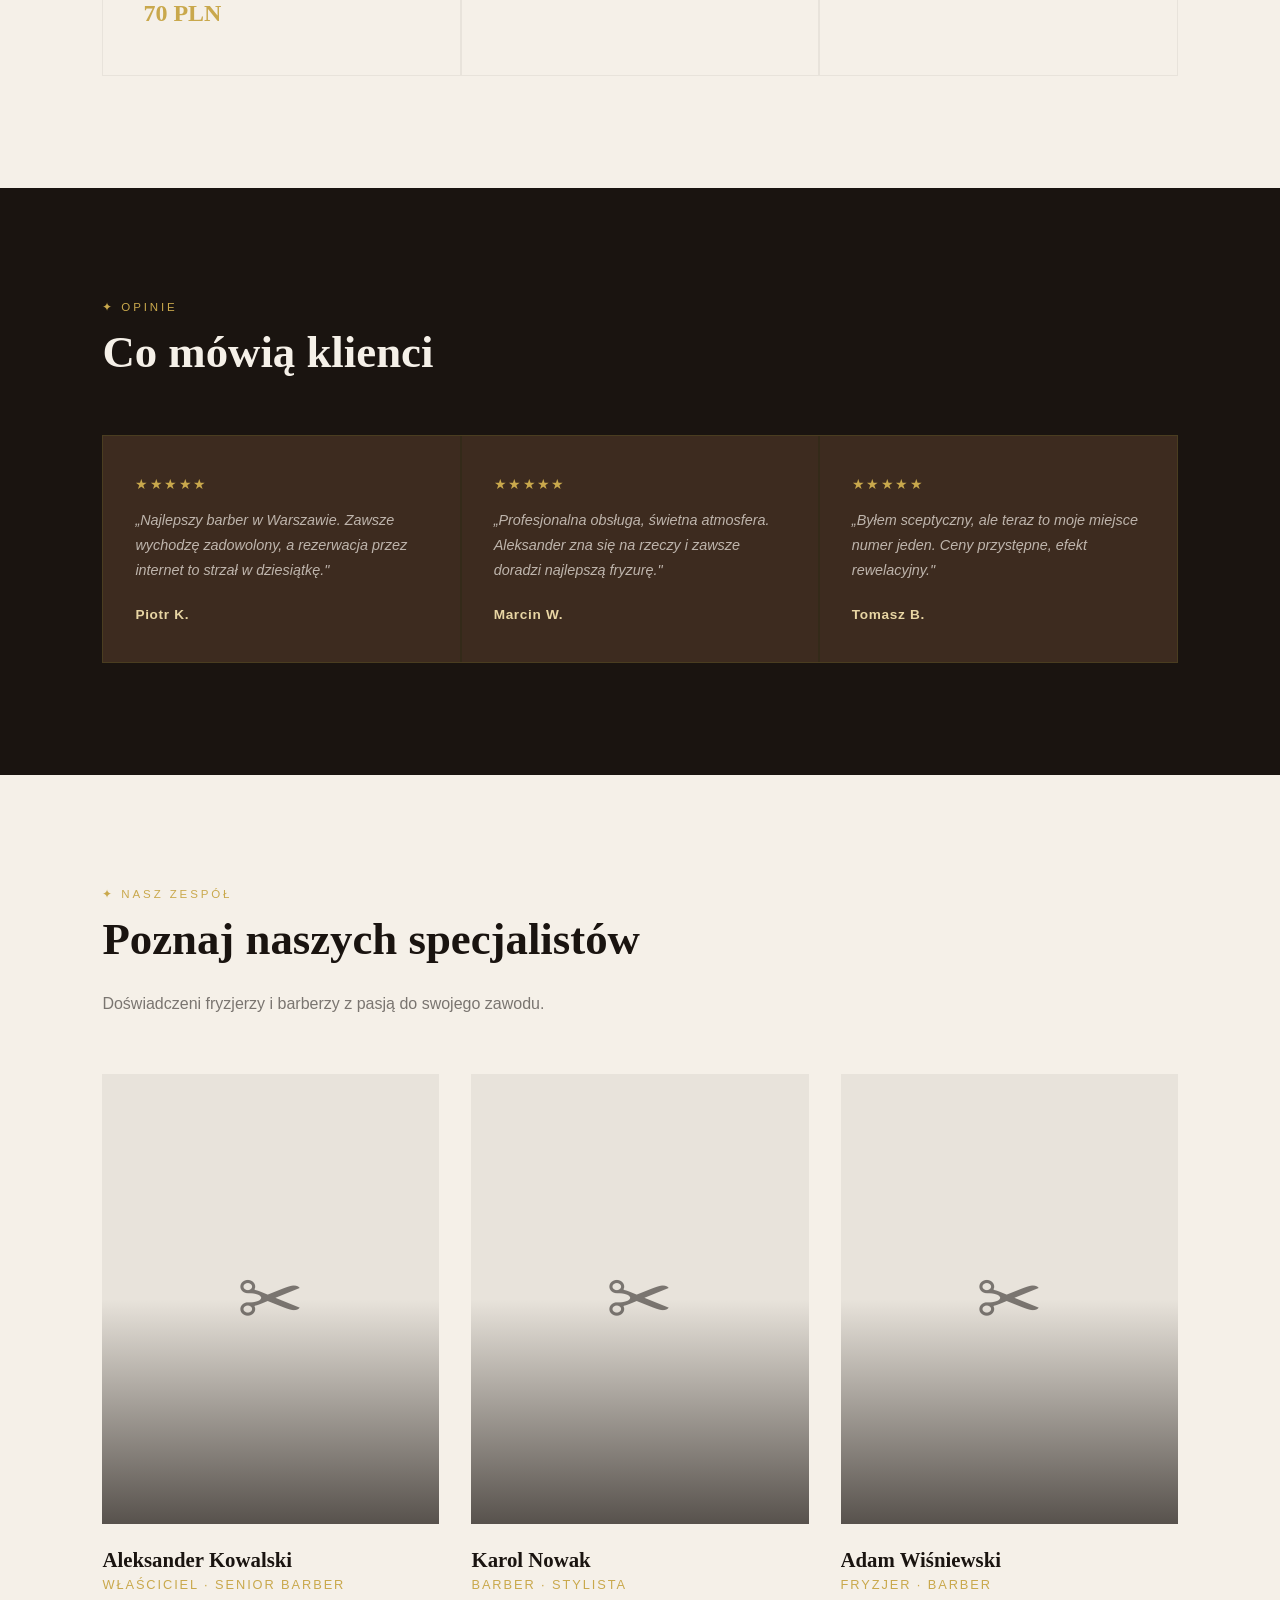
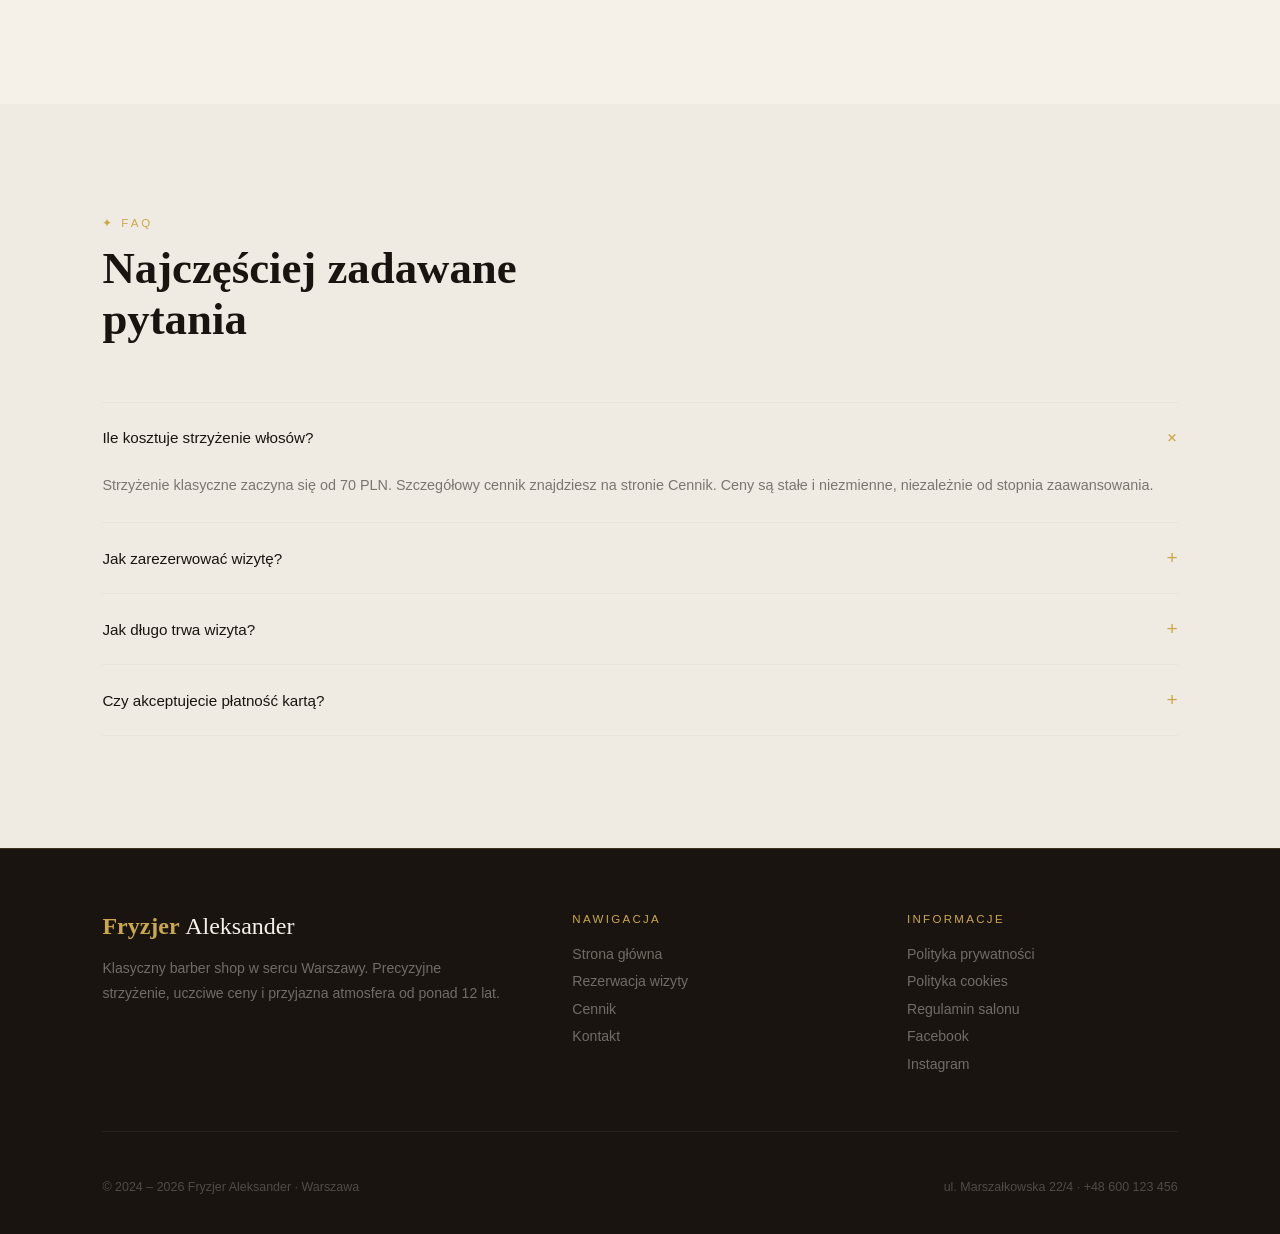
==== commit d876c4e6: "add chatbot frontend" ====
--- a/frontend/index.html
+++ b/frontend/index.html
@@ -7,6 +7,7 @@
 <link rel="stylesheet" href="css/style.css">
 <link rel="preconnect" href="https://fonts.googleapis.com">
 <link href="https://fonts.googleapis.com/css2?family=Playfair+Display:wght@400;700;900&family=Jost:wght@300;400;500;600&display=swap" rel="stylesheet">
+<link rel="stylesheet" href="https://cdnjs.cloudflare.com/ajax/libs/font-awesome/6.4.0/css/all.min.css">
 </head>
 <body>
 
@@ -445,6 +446,50 @@
 
 </div><!-- /page-kontakt -->
 
+<button class="chat-toggle" id="chat-toggle">
+  <i class="fas fa-robot"></i>
+</button>
+
+<div id="chat-widget" class="chat-widget">
+  <div class="chat-header">
+      <div class="chat-header-info">
+          <div class="chat-avatar">
+              <i class="fas fa-robot"></i>
+          </div>
+          <div class="chat-title">
+              <h4>Asystent recepcjonista</h4>
+              <div class="chat-status">
+                  <span class="status-dot online"></span>
+                  <span>Online</span>
+              </div>
+          </div>
+      </div>
+      <div class="chat-header-actions">
+          <button id="chat-close" class="chat-action-btn">
+              <i class="fas fa-times"></i>
+          </button>
+      </div>
+  </div>
+
+  <div id="chat-messages" class="chat-messages">
+
+  </div>
+
+  <div class="chat-input-container">
+      <form id="chat-form" class="chat-form">
+          <input
+              type="text"
+              id="chat-input"
+              class="chat-input"
+              placeholder="Wpisz wiadomość..."
+          />
+          <button type="submit" class="chat-send-btn">
+              <i class="fas fa-paper-plane"></i>
+          </button>
+      </form>
+  </div>
+</div>
+
 <footer>
   <div class="footer-grid">
     <div>
@@ -502,5 +547,6 @@
 </script>
 <script src="js/validation.js"></script>
 <script src="js/booking.js"></script>
+<script src="js/chatbot.js"></script>
 </body>
 </html>
--- a/frontend/css/style.css
+++ b/frontend/css/style.css
@@ -6,6 +6,7 @@
   --bark: #3d2b1f;
   --gray: #7a7570;
   --light-gray: #e8e3db;
+  --radius: 12px
 }
 
 * { margin: 0; padding: 0; box-sizing: border-box; }
@@ -868,6 +869,235 @@
 
 .contact-form-section .section-title { margin-bottom: 2.5rem; }
 
+/* ─── CHATBOT ─── */
+.chat-toggle {
+  position: fixed;
+  z-index: 1000;
+  border: none;
+  background: var(--gold);
+  display: flex;
+  align-items: center;
+  justify-content: center;
+  bottom: 2rem;
+  width: 64px;
+  height: 64px;
+  border-radius: 50%;
+  transition: background 1s;
+  right: 2rem
+}
+.chat-toggle:hover {
+  background: var(--gold-light);
+  cursor: pointer;
+}
+
+button i {
+  font-size: 1.75rem;
+}
+
+.chat-toggle.hidden {
+  display: none;
+} 
+
+.chat-widget {
+  position: fixed;
+  z-index: 1001;
+  bottom: 2rem;
+  right: 2rem;
+  opacity: 0;
+  width: 400px;
+  max-width: calc(100vw - 2rem);
+  height: 600px;
+  max-height: calc(100vh - 100px);
+  background: white;
+  transform: scale(0) translateY(10px);
+  transition: all 1s;
+  display: flex;
+  flex-direction: column;
+  border-radius: 15px;
+}
+.chat-widget.open {
+  transform: scale(1) translateY(0);
+  opacity: 1;
+}
+
+.chat-header {
+  background: linear-gradient(135deg, var(--gold) 0%, var(--gold-light) 100%);
+  padding: 1rem;
+  display: flex;
+  justify-content: space-between;
+  align-items: center;
+  border-top-right-radius: var(--radius);
+  border-top-left-radius: var(--radius);
+}
+
+.chat-header-info {
+  display: flex;
+  align-items: center;
+  gap: 0.75rem
+}
+
+.chat-avatar {
+  width: 44px;
+  height: 44px;
+  background: var(--cream);
+  border-radius: 50%;
+  display: flex;
+  align-items: center;
+  justify-content: center;
+  font-size: 1.25rem;
+}
+
+.chat-status {
+  font-size: 0.8rem;
+  opacity: 0.9;
+  display: flex;
+  align-items: center;
+  gap: 0.5rem;
+}
+
+.status-dot {
+  width: 8px;
+  height: 8px;
+  border-radius: 50%
+}
+
+.status-dot.online {
+  background: #22c55e;
+  animation: blink 2s infinite
+}
+
+.chat-header-actions {
+  display: flex;
+  gap: 0,5rem
+}
+
+.chat-action-btn {
+  width: 36px;
+  height: 36px;
+  background: rgba(255, 255, 255, 0.1);
+  border: none;
+  border-radius: var(--radius);
+  color: white;
+  cursor: pointer;
+  transition: all 0.3s ease;
+  display: flex;
+  align-items: center;
+  justify-content: center;
+}
+
+.chat-action-btn:hover {
+  background: rgba(255, 255, 255, 0.2)
+}
+
+.chat-messages {
+  flex: 1;
+  overflow-y: auto;
+  padding: 1rem;
+  display: flex;
+  flex-direction: column;
+  gap: 1rem;
+  background: #f8fafc
+}
+
+.message {
+  max-width: 85%;
+  animation: messageSlide 0.3s ease;
+}
+
+.message.user-message {
+  align-self: flex-end
+}
+
+.message.assistant-message {
+  align-self: flex-start
+}
+
+.message-content {
+  padding: 0.75rem 1rem;
+  border-radius: var(--radius);
+  font-size: 0.95rem;
+  line-height: 1.5
+}
+
+.user-message .message-content {
+  background: linear-gradient(135deg, var(--gold) 0%, var(--gold-light) 100%);
+  border-bottom-right-radius: 4px;
+}
+
+.assistant-message .message-content {
+  background: white;
+  border-bottom-left-radius: 4px;
+  box-shadow: 0 4px 6px -1px rgba(0, 0, 0, 0.1);
+}
+
+.chat-input-container {
+  padding: 1rem;
+  background: white;
+  border-top: 1px solid #e2e8f0
+}
+
+.chat-form {
+  display: flex;
+  gap: 0.75rem
+}
+
+.chat-input {
+  flex: 1;
+  padding: 0.75rem 1rem;
+  border: 2px solid #e2e8f0;
+  border-radius: var(--radius);
+  font-size: 1rem;
+  transition: all 0.3s ease;
+  font-family: inherit
+}
+
+.typing-indicator {
+  display: flex;
+  gap: 0.25rem;
+  padding: 1 rem;
+  background: white;
+  border-radius: var(--radius);
+  border-bottom-left-radius: 4px;
+  box-shadow: 0 4px 6px -1px rgba(0, 0, 0, 0.1);
+  width: fit-content
+}
+
+.typing-indicator span {
+  width: 8px;
+  height: 8px;
+  background: #64748b;
+  border-radius: 50%;
+  animation: typing 1.4s infinite;
+}
+
+.chat-input:focus {
+  outline: none;
+  border-color: var(--gold);
+}
+
+.chat-send-btn {
+  width: 44px;
+  height: 44px;
+  background: linear-gradient(135deg, var(--gold) 0%, var(--gold-light) 100%);
+  border: none;
+  border-radius: var(--radius);
+  font-size: 1.1rem;
+  cursor: pointer;
+  transition: all 0.3s ease;
+  display: flex;
+  align-items: center;
+  justify-content: center;
+}
+
+.chat-send-btn:hover:not(:disabled) {
+  transform: scale(1.05);
+}
+
+.chat-send-btn:disabled {
+  opacity: 0.5;
+  cursor: not-allowed;
+}
+
 /* ─── FOOTER ─── */
 footer {
   background: var(--dark);
@@ -942,6 +1172,28 @@
   from { opacity: 0; }
   to { opacity: 1; }
 }
+
+@keyframes blink {
+  0%, 100% {opacity: 1;}
+  50% {opacity: 0,5}
+}
+
+@keyframes messageSlide {
+  from {
+    opacity: 0;
+    transform: translateY(10px)
+  }
+  to {
+    opacity: 1;
+    transform: translateY(0)
+  }
+}
+
+@keyframes typing {
+  0%, 100% {transform: translateY(0); opacity: 0.4}
+  50% {transform: translateY(-4px); opacity: 1}
+}
+
 
 /* ─── RESPONSIVE ─── */
 @media (max-width: 900px) {
